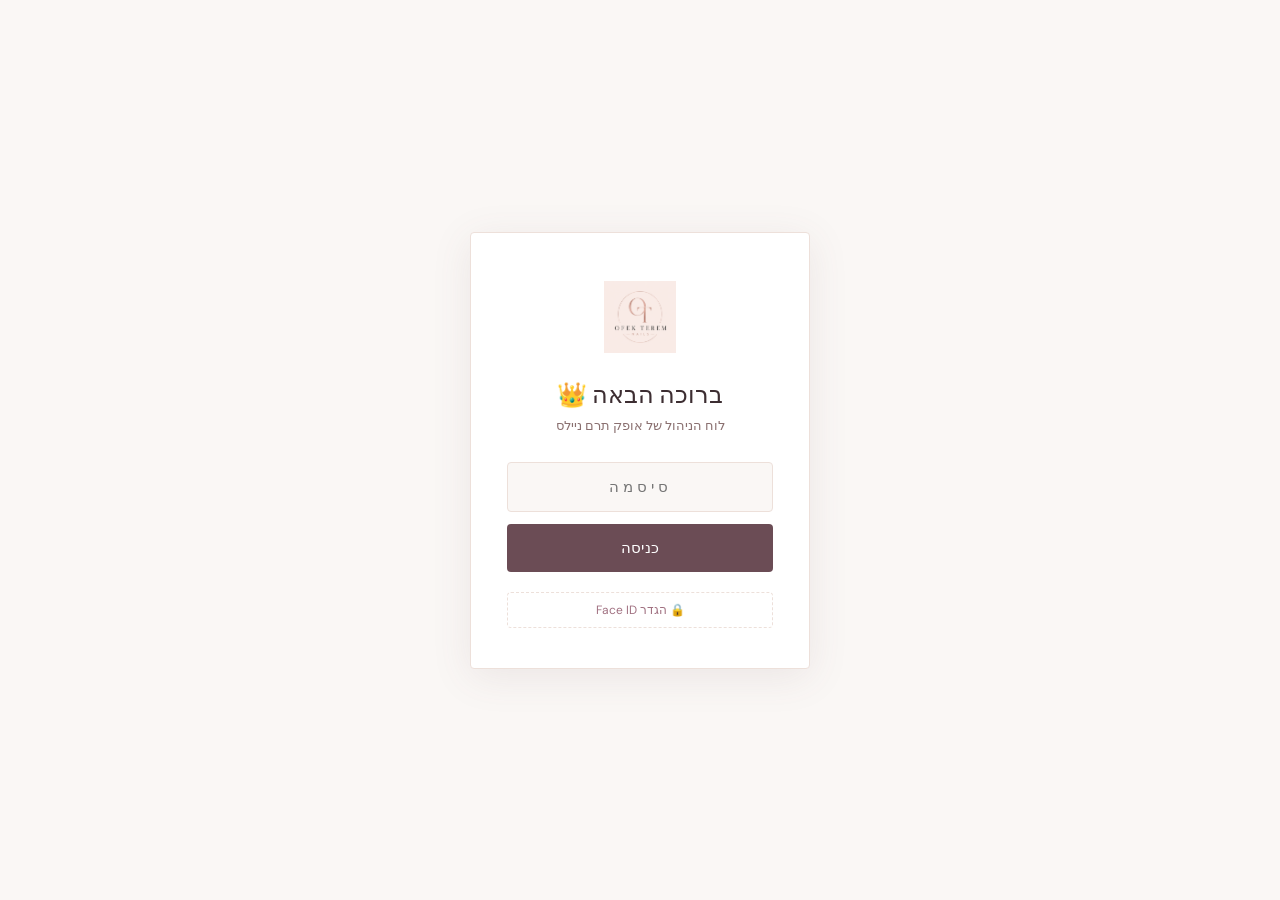
==== admin.html @ b1d4d903 "Allow admin slot selection on closed days and outside public hours" ====
﻿<!DOCTYPE html>
<html lang="he" dir="rtl">
<head>
  <meta charset="UTF-8"/>
  <meta name="viewport" content="width=device-width, initial-scale=1.0, maximum-scale=1.0, user-scalable=no, viewport-fit=cover"/>
  <meta http-equiv="Cache-Control" content="no-cache, no-store, must-revalidate"/>
  <meta http-equiv="Pragma" content="no-cache"/>
  <meta http-equiv="Expires" content="0"/>
  <title>ניהול | אופק תרם ניילס</title>
  <link rel="stylesheet" href="style.css?v=4"/>
  <link rel="stylesheet" href="booking.css?v=5"/>
  <link href="https://fonts.googleapis.com/css2?family=DM+Serif+Display:ital@0;1&family=DM+Sans:wght@300;400;500;600&display=swap" rel="stylesheet"/>
  <meta name="theme-color" content="#1a0810"/>
  <link rel="apple-touch-icon" href="logo.png"/>
  <meta name="apple-mobile-web-app-title" content="OT Nails"/>
  <meta name="apple-mobile-web-app-capable" content="yes"/>
  <meta name="apple-mobile-web-app-status-bar-style" content="black-translucent"/>
</head>
<body class="admin-page">

  <!-- ══ LOGIN ══ -->
  <div class="login-overlay" id="loginOverlay">
    <div class="login-card">
      <img src="logo.png" alt="logo" class="login-logo"/>
      <h2 class="login-title">ברוכה הבאה 👑</h2>
      <p class="login-sub">לוח הניהול של אופק תרם ניילס</p>

      <button id="biometricBtn" class="btn-biometric" style="display:none">
        <svg viewBox="0 0 24 24" fill="none" stroke="currentColor" stroke-width="1.5" width="28" height="28">
          <path d="M7 3H5a2 2 0 00-2 2v2M17 3h2a2 2 0 012 2v2M7 21H5a2 2 0 01-2-2v-2M17 21h2a2 2 0 002-2v-2"/>
          <circle cx="12" cy="12" r="3"/>
          <path d="M12 7v1M12 16v1M7 12h1M16 12h1"/>
        </svg>
        כניסה עם Face ID
      </button>

      <div class="login-form" id="passSection">
        <div class="login-input-wrap">
          <input type="password" id="passInput" placeholder="סיסמה" autocomplete="current-password"/>
        </div>
        <button id="loginBtn" class="btn-login">כניסה</button>
        <button id="setupBiometricBtn" class="btn-setup-biometric" style="display:none">🔒 הגדר Face ID</button>
      </div>
      <p class="login-err hidden" id="loginErr">סיסמה שגויה, נסי שוב</p>
    </div>
  </div>

  <!-- ══ APP SHELL ══ -->
  <div class="app-shell" id="adminWrap" style="display:none">

    <!-- DESKTOP SIDEBAR -->
    <aside class="sidebar" id="sidebar">
      <div class="sidebar-header">
        <img src="logo.png" alt="logo" class="sidebar-logo"/>
      </div>
      <nav class="sidebar-nav">
        <button class="snav-btn active" data-panel="dashboard">
          <svg viewBox="0 0 24 24" fill="none" stroke="currentColor" stroke-width="1.8" width="20" height="20"><rect x="3" y="3" width="7" height="7" rx="1"/><rect x="14" y="3" width="7" height="7" rx="1"/><rect x="3" y="14" width="7" height="7" rx="1"/><rect x="14" y="14" width="7" height="7" rx="1"/></svg>
          <span>לוח בקרה</span>
        </button>
        <button class="snav-btn" data-panel="calendar">
          <svg viewBox="0 0 24 24" fill="none" stroke="currentColor" stroke-width="1.8" width="20" height="20"><rect x="3" y="4" width="18" height="18" rx="2"/><path d="M16 2v4M8 2v4M3 10h18"/></svg>
          <span>יומן</span>
        </button>
        <button class="snav-btn" data-panel="appointments">
          <svg viewBox="0 0 24 24" fill="none" stroke="currentColor" stroke-width="1.8" width="20" height="20"><path d="M9 5H7a2 2 0 00-2 2v12a2 2 0 002 2h10a2 2 0 002-2V7a2 2 0 00-2-2h-2"/><rect x="9" y="3" width="6" height="4" rx="1"/><path d="M9 12h6M9 16h4"/></svg>
          <span>תורים</span>
        </button>
        <button class="snav-btn" data-panel="clients">
          <svg viewBox="0 0 24 24" fill="none" stroke="currentColor" stroke-width="1.8" width="20" height="20"><circle cx="9" cy="7" r="4"/><path d="M3 21v-2a4 4 0 014-4h4a4 4 0 014 4v2"/><path d="M16 3.13a4 4 0 010 7.75M21 21v-2a4 4 0 00-3-3.87"/></svg>
          <span>לקוחות</span>
        </button>
        <button class="snav-btn" data-panel="stats">
          <svg viewBox="0 0 24 24" fill="none" stroke="currentColor" stroke-width="1.8" width="20" height="20"><path d="M3 3v18h18"/><path d="M18 17V9M13 17V5M8 17v-3"/></svg>
          <span>סטטיסטיקות</span>
        </button>
        <button class="snav-btn" data-panel="reviews">
          <svg viewBox="0 0 24 24" fill="none" stroke="currentColor" stroke-width="1.8" width="20" height="20"><path d="M12 2l3.09 6.26L22 9.27l-5 4.87 1.18 6.88L12 17.77l-6.18 3.25L7 14.14 2 9.27l6.91-1.01L12 2z"/></svg>
          <span>ביקורות</span>
        </button>
        <button class="snav-btn" data-panel="services">
          <svg viewBox="0 0 24 24" fill="none" stroke="currentColor" stroke-width="1.8" width="20" height="20"><path d="M12 2l3.09 6.26L22 9.27l-5 4.87 1.18 6.88L12 17.77l-6.18 3.25L7 14.14 2 9.27l6.91-1.01L12 2z"/></svg>
          <span>שירותים</span>
        </button>
        <button class="snav-btn" data-panel="settings">
          <svg viewBox="0 0 24 24" fill="none" stroke="currentColor" stroke-width="1.8" width="20" height="20"><circle cx="12" cy="12" r="3"/><path d="M19.4 15a1.65 1.65 0 00.33 1.82l.06.06a2 2 0 010 2.83 2 2 0 01-2.83 0l-.06-.06a1.65 1.65 0 00-1.82-.33 1.65 1.65 0 00-1 1.51V21a2 2 0 01-4 0v-.09A1.65 1.65 0 009 19.4a1.65 1.65 0 00-1.82.33l-.06.06a2 2 0 01-2.83-2.83l.06-.06A1.65 1.65 0 004.68 15a1.65 1.65 0 00-1.51-1H3a2 2 0 010-4h.09A1.65 1.65 0 004.6 9a1.65 1.65 0 00-.33-1.82l-.06-.06a2 2 0 012.83-2.83l.06.06A1.65 1.65 0 009 4.68a1.65 1.65 0 001-1.51V3a2 2 0 014 0v.09a1.65 1.65 0 001 1.51 1.65 1.65 0 001.82-.33l.06-.06a2 2 0 012.83 2.83l-.06.06A1.65 1.65 0 0019.4 9a1.65 1.65 0 001.51 1H21a2 2 0 010 4h-.09a1.65 1.65 0 00-1.51 1z"/></svg>
          <span>הגדרות</span>
        </button>
      </nav>
      <div class="sidebar-footer">
        <a href="my-appointments.html" class="sidebar-home">
          <svg viewBox="0 0 24 24" fill="none" stroke="currentColor" stroke-width="1.8" width="16" height="16"><circle cx="9" cy="7" r="4"/><path d="M3 21v-2a4 4 0 014-4h4a4 4 0 014 4v2"/></svg>
          תורי לקוחות
        </a>
        <a href="index.html" class="sidebar-home">
          <svg viewBox="0 0 24 24" fill="none" stroke="currentColor" stroke-width="1.8" width="16" height="16"><path d="M3 9l9-7 9 7v11a2 2 0 01-2 2H5a2 2 0 01-2-2z"/><polyline points="9 22 9 12 15 12 15 22"/></svg>
          דף הבית
        </a>
        <button class="sidebar-logout" id="logoutBtn">
          <svg viewBox="0 0 24 24" fill="none" stroke="currentColor" stroke-width="1.8" width="16" height="16"><path d="M9 21H5a2 2 0 01-2-2V5a2 2 0 012-2h4M16 17l5-5-5-5M21 12H9"/></svg>
          יציאה
        </button>
      </div>
    </aside>

    <!-- MAIN -->
    <main class="app-main">

      <!-- MOBILE TOPBAR -->
      <header class="mobile-topbar">
        <img src="logo.png" alt="logo" class="topbar-logo"/>
        <span class="topbar-title" id="topbarTitle">לוח בקרה</span>
        <button class="topbar-sync" onclick="syncSheets()" title="סנכרן">
          <svg viewBox="0 0 24 24" fill="none" stroke="currentColor" stroke-width="2" width="20" height="20"><polyline points="23 4 23 10 17 10"/><polyline points="1 20 1 14 7 14"/><path d="M3.51 9a9 9 0 0114.85-3.36L23 10M1 14l4.64 4.36A9 9 0 0020.49 15"/></svg>
        </button>
      </header>

      <!-- ── DASHBOARD ── -->
      <div class="panel active" id="panel-dashboard">
        <div class="panel-header">
          <h1 class="panel-title">לוח בקרה</h1>
          <div style="display:flex;gap:8px">
          <button class="btn-icon-round" onclick="togglePanelSearch('dashboard')" title="חיפוש לקוח">
            <svg viewBox="0 0 24 24" fill="none" stroke="currentColor" stroke-width="2" width="18" height="18"><circle cx="11" cy="11" r="8"/><path d="M21 21l-4.35-4.35"/></svg>
          </button>
          <button class="btn-icon-round" onclick="syncSheets()" title="סנכרן">
            <svg viewBox="0 0 24 24" fill="none" stroke="currentColor" stroke-width="2" width="18" height="18"><polyline points="23 4 23 10 17 10"/><polyline points="1 20 1 14 7 14"/><path d="M3.51 9a9 9 0 0114.85-3.36L23 10M1 14l4.64 4.36A9 9 0 0020.49 15"/></svg>
          </button>
          </div>
        </div>
        <div id="panelSearch-dashboard" style="display:none;padding:0 0 12px;position:sticky;top:0;z-index:100;background:#fff">
          <div class="search-bar"><svg viewBox="0 0 24 24" fill="none" stroke="currentColor" stroke-width="2" width="18" height="18"><circle cx="11" cy="11" r="8"/><path d="M21 21l-4.35-4.35"/></svg><input type="text" id="panelSearchInput-dashboard" placeholder="חיפוש לקוחה..." oninput="runPanelSearch('dashboard',this.value)" autocomplete="off"/></div>
        </div>

        <section class="dash-section" id="pendingSection">
          <div class="section-label" style="color:#f0a500">
            <span class="section-dot" style="background:#f0a500"></span>
            ⏳ ממתינות לאישור
          </div>
          <div id="pendingList" class="appt-list"></div>
        </section>

        <section class="dash-section">
          <div class="section-label">
            <span class="section-dot dot-today"></span>
            תורים להיום
          </div>
          <div id="todayList" class="appt-list"></div>
        </section>

        <section class="dash-section">
          <div class="section-label">
            <span class="section-dot" style="background:#ff9800"></span>
            🔔 תזכורות תחזוקה
          </div>
          <div id="maintenanceList" class="appt-list"></div>
        </section>

        <section class="dash-section">
          <div class="section-label">
            <span class="section-dot" style="background:#25D366"></span>
            📢 תזכורות למחר
          </div>
          <div id="remindersList" class="appt-list"></div>
        </section>

        <section class="dash-section">
          <div class="section-label">
            <span class="section-dot" style="background:#c97a96"></span>
            כל התורים
          </div>
          <div id="allApptsDashList" class="appt-list"></div>
        </section>

        <div class="stats-grid">
          <div class="stat-card stat-today">
            <div class="stat-icon">📅</div>
            <span class="stat-num" id="statToday">0</span>
            <p>היום</p>
          </div>
          <div class="stat-card stat-week">
            <div class="stat-icon">📆</div>
            <span class="stat-num" id="statWeek">0</span>
            <p>השבוע</p>
          </div>
          <div class="stat-card stat-pending">
            <div class="stat-icon">⏳</div>
            <span class="stat-num" id="statPending">0</span>
            <p>ממתינות</p>
          </div>
          <div class="stat-card stat-revenue">
            <div class="stat-icon">💰</div>
            <span class="stat-num stat-num-sm" id="statRevenue">₪0</span>
            <p>החודש</p>
          </div>
          <div class="stat-card stat-total">
            <div class="stat-icon">📊</div>
            <span class="stat-num" id="statTotal">0</span>
            <p>סה&quot;כ</p>
          </div>
        </div>

        <div class="search-bar-wrap">
          <div class="search-bar">
            <svg viewBox="0 0 24 24" fill="none" stroke="currentColor" stroke-width="2" width="18" height="18"><circle cx="11" cy="11" r="8"/><path d="M21 21l-4.35-4.35"/></svg>
            <input type="text" id="dashSearch" placeholder="חיפוש לפי שם או טלפון..."/>
          </div>
          <div id="dashSearchResults" class="appt-list" style="margin-top:10px"></div>
        </div>

        <section class="dash-section">
          <div class="section-label">
            <span class="section-dot dot-tomorrow"></span>
            תורים מחר
          </div>
          <div id="tomorrowList" class="appt-list"></div>
        </section>

        <section class="dash-section">
          <div class="section-label">
            <span class="section-dot dot-week"></span>
            7 ימים קרובים
          </div>
          <div id="upcomingList" class="appt-list"></div>
        </section>

      </div>

      <!-- ── CALENDAR ── -->
      <div class="panel" id="panel-calendar">
        <div class="panel-header">
          <h1 class="panel-title">יומן תורים</h1>
          <div style="display:flex;gap:8px">
            <button class="btn-icon-round" onclick="togglePanelSearch('calendar')" title="חיפוש לקוח">
              <svg viewBox="0 0 24 24" fill="none" stroke="currentColor" stroke-width="2" width="18" height="18"><circle cx="11" cy="11" r="8"/><path d="M21 21l-4.35-4.35"/></svg>
            </button>
            <button class="btn-icon-round" id="calViewMonth" onclick="setCalView('month')" title="תצוגת חודש" style="background:var(--dark-pink);color:#fff">חודש</button>
            <button class="btn-icon-round" id="calViewWeek" onclick="setCalView('week')" title="תצוגת שבוע">שבוע</button>
          </div>
        </div>
        <div id="panelSearch-calendar" style="display:none;padding:0 0 12px;position:sticky;top:0;z-index:100;background:#fff">
          <div class="search-bar"><svg viewBox="0 0 24 24" fill="none" stroke="currentColor" stroke-width="2" width="18" height="18"><circle cx="11" cy="11" r="8"/><path d="M21 21l-4.35-4.35"/></svg><input type="text" id="panelSearchInput-calendar" placeholder="חיפוש לקוחה..." oninput="runPanelSearch('calendar',this.value)" autocomplete="off"/></div>
        </div>

        <!-- תצוגת חודש -->
        <div id="calMonthView">
          <div class="cal-card">
            <div class="cal-nav">
              <button class="cal-nav-btn" id="adminPrevMonth">&#8250;</button>
              <span class="cal-month-title" id="adminCalTitle"></span>
              <button class="cal-nav-btn" id="adminNextMonth">&#8249;</button>
            </div>
            <div class="cal-days-header">
              <span>א׳</span><span>ב׳</span><span>ג׳</span><span>ד׳</span><span>ה׳</span><span>ו׳</span><span>ש׳</span>
            </div>
            <div class="cal-grid" id="adminCalGrid"></div>
          </div>
        </div>

        <!-- תצוגת שבוע -->
        <div id="calWeekView" style="display:none">
          <div class="cal-card">
            <div class="cal-nav">
              <button class="cal-nav-btn" id="weekPrev">&#8250;</button>
              <span class="cal-month-title" id="weekTitle"></span>
              <button class="cal-nav-btn" id="weekNext">&#8249;</button>
            </div>
            <div id="weekGrid" style="display:grid;grid-template-columns:repeat(7,1fr);gap:6px;margin-top:12px"></div>
          </div>
        </div>

        <div class="day-view-card" id="adminDayView">
          <div class="day-view-header">
            <h2 id="adminDayTitle">בחרי יום לצפייה</h2>
            <div style="display:flex;gap:8px">
              <button class="btn-icon-round" onclick="openAddApptModal(adminSelectedDate)" title="הוסף תור" style="background:#25D366;color:#fff">
                <svg viewBox="0 0 24 24" fill="none" stroke="currentColor" stroke-width="2.5" width="16" height="16"><line x1="12" y1="5" x2="12" y2="19"/><line x1="5" y1="12" x2="19" y2="12"/></svg>
              </button>
              <button class="btn-block-day" id="blockDayBtn">🚫 חסום</button>
            </div>
          </div>
          <div id="freeSlotsSummary" style="margin-bottom:10px"></div>
          <div id="adminDayAppts" class="appt-list"></div>
        </div>
      </div>

      <!-- מודל הוספת תור מהיומן -->
      <div id="addApptModal" style="display:none;position:fixed;inset:0;background:rgba(0,0,0,0.6);z-index:9999;align-items:center;justify-content:center;padding:20px;overflow-y:auto">
        <div style="background:#fff;border-radius:20px;padding:28px 24px;max-width:400px;width:100%;box-shadow:0 20px 60px rgba(0,0,0,0.3);margin:auto">
          <h3 style="font-family:'DM Serif Display',serif;color:var(--dark);margin-bottom:20px;font-size:20px">➕ הוספת תור</h3>
          <div class="form-field">
            <label>תאריך</label>
            <input type="date" id="addApptDate" class="field-input"/>
          </div>
          <div class="form-field">
            <label>שירותים</label>
            <div id="addApptServicesWrap" style="display:flex;flex-direction:column;gap:8px;background:#fdf8fa;border-radius:12px;padding:10px;border:1.5px solid #f0e0e8"></div>
            <div id="addApptServicesSummary" style="font-size:12px;color:#b76e79;margin-top:6px;font-weight:600"></div>
          </div>
          <div class="form-field">
            <label>שעה</label>
            <div style="display:flex;gap:8px;align-items:center">
              <input type="time" id="addApptTime" class="field-input" style="flex:1" placeholder="משעה"/>
              <span style="color:#aaa;font-size:13px;white-space:nowrap">עד</span>
              <input type="time" id="addApptTimeEnd" class="field-input" style="flex:1" placeholder="עד שעה"/>
            </div>
            <div id="addApptSlotsWrap"></div>
          </div>
          <div class="form-field">
            <label>לקוחה</label>
            <div style="display:flex;gap:8px;margin-bottom:8px">
              <button type="button" id="apptClientModeExisting" onclick="setApptClientMode('existing')" style="flex:1;padding:8px;border:2px solid var(--dark-pink);border-radius:10px;background:var(--dark-pink);color:#fff;cursor:pointer;font-family:Heebo,sans-serif;font-size:13px;font-weight:600">לקוחה קיימת</button>
              <button type="button" id="apptClientModeNew" onclick="setApptClientMode('new')" style="flex:1;padding:8px;border:2px solid #e0e0e0;border-radius:10px;background:#fff;color:#888;cursor:pointer;font-family:Heebo,sans-serif;font-size:13px">לקוחה חדשה</button>
            </div>
            <div id="apptClientExistingWrap">
              <input type="text" id="addApptClientSearch" class="field-input" placeholder="חיפוש לפי שם או טלפון..." oninput="filterApptClients(this.value)"/>
              <div id="addApptClientList" style="max-height:160px;overflow-y:auto;border:1.5px solid #f0e0e8;border-radius:10px;margin-top:6px;background:#fff"></div>
            </div>
            <div id="apptClientNewWrap" style="display:none">
              <input type="text" id="addApptName" class="field-input" placeholder="שם מלא" style="margin-bottom:8px"/>
              <input type="tel" id="addApptPhone" class="field-input" placeholder="05X-XXXXXXX"/>
            </div>
            <div id="apptSelectedClient" style="display:none;background:#e8f8ef;border-radius:10px;padding:10px 14px;margin-top:8px;font-size:14px;color:#1a6e3a;font-weight:600"></div>
          </div>
          <div class="form-field">
            <label>הערות (אופציונלי)</label>
            <input type="text" id="addApptNotes" class="field-input" placeholder="הערות..."/>
          </div>
          <div style="display:flex;gap:10px;margin-top:20px">
            <button onclick="closeAddApptModal()" style="flex:1;padding:12px;border:2px solid #e0e0e0;border-radius:12px;background:none;cursor:pointer;font-family:Heebo,sans-serif;font-size:14px;color:#888">ביטול</button>
            <button onclick="submitAddAppt()" style="flex:2;padding:12px;border:none;border-radius:12px;background:#b76e79;color:#fff;cursor:pointer;font-family:Heebo,sans-serif;font-size:14px;font-weight:700">✓ הוסף תור</button>
          </div>
        </div>
      </div>

      <!-- ── ALL APPOINTMENTS ── -->
      <div class="panel" id="panel-appointments">
        <div class="panel-header">
          <h1 class="panel-title">כל התורים</h1>
          <div style="display:flex;gap:8px">
          <button class="btn-icon-round" onclick="togglePanelSearch('appointments')" title="חיפוש לקוח">
            <svg viewBox="0 0 24 24" fill="none" stroke="currentColor" stroke-width="2" width="18" height="18"><circle cx="11" cy="11" r="8"/><path d="M21 21l-4.35-4.35"/></svg>
          </button>
          <button class="btn-icon-round" onclick="openAddApptModal()" title="הוסף תור" style="background:#25D366;color:#fff">
            <svg viewBox="0 0 24 24" fill="none" stroke="currentColor" stroke-width="2.5" width="18" height="18"><line x1="12" y1="5" x2="12" y2="19"/><line x1="5" y1="12" x2="19" y2="12"/></svg>
          </button>
          </div>
        </div>
        <div id="panelSearch-appointments" style="display:none;padding:0 0 12px;position:sticky;top:0;z-index:100;background:#fff">
          <div class="search-bar"><svg viewBox="0 0 24 24" fill="none" stroke="currentColor" stroke-width="2" width="18" height="18"><circle cx="11" cy="11" r="8"/><path d="M21 21l-4.35-4.35"/></svg><input type="text" id="panelSearchInput-appointments" placeholder="חיפוש לקוחה..." oninput="runPanelSearch('appointments',this.value)" autocomplete="off"/></div>
        </div>
        
        <div class="filters-bar">
          <select id="filterStatus" class="filter-select">
            <option value="all">כל הסטטוסים</option>
            <option value="pending">ממתין</option>
            <option value="confirmed">מאושר</option>
            <option value="completed">הושלם</option>
            <option value="cancelled">בוטל</option>
          </select>
          <input type="date" id="filterDate" class="filter-date"/>
          <button class="btn-clear" id="clearFilter">נקה</button>
        </div>
        <p style="color:#65434e;margin:12px 0">הרשימה והסיכומים מציגים תורים מהיומן הפעיל. לחיפוש תורים שהועברו לארכיון, פתחי את ההיסטוריה.</p>
        <details id="appointmentArchive" style="margin:16px 0;padding:16px;border:1px solid #d8c3ca;border-radius:12px;background:#fff">
          <summary style="cursor:pointer;min-height:44px;font-weight:700">היסטוריית תורים — ארכיון</summary>
          <p>צפייה בלבד. חפשי לפי שם או טלפון, וסנני לפי חודש. חודש ריק מציג את כל החודשים.</p>
          <form id="archiveSearchForm" style="display:flex;flex-wrap:wrap;align-items:end;gap:12px;margin:16px 0">
            <label for="archiveQuery" style="display:grid;gap:6px;flex:1 1 180px">שם לקוחה או טלפון
              <input id="archiveQuery" type="search" maxlength="100" class="filter-date" style="width:100%;min-height:44px"/>
            </label>
            <label for="archiveMonth" style="display:grid;gap:6px">חודש
              <input id="archiveMonth" type="month" class="filter-date" style="min-height:44px"/>
            </label>
            <button type="submit" id="archiveSearchButton" class="btn-clear" style="min-height:44px">חיפוש</button>
          </form>
          <p id="archiveStatus" role="status" aria-live="polite" style="color:#65434e"></p>
          <div id="archiveList" class="appt-list" aria-busy="false"></div>
          <div style="display:flex;gap:12px;margin-top:16px">
            <button type="button" id="archivePrevious" class="btn-clear" style="min-height:44px" disabled>הקודמים</button>
            <button type="button" id="archiveNext" class="btn-clear" style="min-height:44px" disabled>הבאים</button>
          </div>
        </details>
        <div id="allApptList" class="appt-list"></div>
      </div>

      <!-- ── CLIENTS ── -->
      <div class="panel" id="panel-clients">
        <div class="panel-header">
          <h1 class="panel-title">לקוחות</h1>
          <div style="display:flex;gap:8px">
            <button class="btn-icon-round" onclick="togglePanelSearch('clients')" title="חיפוש לקוח">
              <svg viewBox="0 0 24 24" fill="none" stroke="currentColor" stroke-width="2" width="18" height="18"><circle cx="11" cy="11" r="8"/><path d="M21 21l-4.35-4.35"/></svg>
            </button>
            <button class="btn-icon-round" onclick="removeDuplicates()" title="מחק כפילויות" style="background:#f0a500">
              <svg viewBox="0 0 24 24" fill="none" stroke="currentColor" stroke-width="2.5" width="18" height="18"><path d="M16 4h2a2 2 0 012 2v14a2 2 0 01-2 2H6a2 2 0 01-2-2V6a2 2 0 012-2h2"/><rect x="8" y="2" width="8" height="4" rx="1"/><path d="M9 12h6M9 16h6"/></svg>
            </button>
            <button class="btn-icon-round" onclick="addNewClient()" title="הוסף לקוח">
              <svg viewBox="0 0 24 24" fill="none" stroke="currentColor" stroke-width="2.5" width="18" height="18"><line x1="12" y1="5" x2="12" y2="19"/><line x1="5" y1="12" x2="19" y2="12"/></svg>
            </button>
          </div>
        </div>
        <div class="search-bar-wrap" style="position:sticky;top:0;z-index:100;background:#fff;padding-bottom:4px">
          <div class="search-bar">
            <svg viewBox="0 0 24 24" fill="none" stroke="currentColor" stroke-width="2" width="18" height="18"><circle cx="11" cy="11" r="8"/><path d="M21 21l-4.35-4.35"/></svg>
            <input type="text" id="clientSearch" placeholder="חיפוש לפי שם או טלפון..."/>
          </div>
        </div>
        <div id="clientsList" class="clients-list"></div>
      </div>
      
      <!-- CLIENT GALLERY MODAL -->
      <div id="clientGalleryModal" style="display:none;position:fixed;inset:0;background:rgba(0,0,0,0.85);z-index:9999;padding:20px;overflow-y:auto">
        <div style="max-width:900px;margin:0 auto;position:relative">
          <button onclick="closeClientGallery()" style="position:absolute;top:10px;left:10px;background:#fff;border:none;width:40px;height:40px;border-radius:50%;cursor:pointer;font-size:20px;z-index:10">✕</button>
          <div id="clientGalleryContent" style="background:#fff;border-radius:20px;padding:32px 24px"></div>
        </div>
      </div>

      <!-- ── STATISTICS ── -->
      <div class="panel" id="panel-stats">
        <div class="panel-header">
          <h1 class="panel-title">סטטיסטיקות ודוחות</h1>
        </div>
        
        <div class="settings-card">
          <h3 class="settings-card-title">📈 סטטיסטיקות כלליות</h3>
          <div id="generalStats"></div>
        </div>
        
        <div class="settings-card">
          <h3 class="settings-card-title">👑 לקוחות VIP</h3>
          <p style="font-size:13px;color:#aaa;margin-bottom:14px">הלקוחות שהכי הרבה מגיעות</p>
          <div id="vipClients"></div>
        </div>
        
        <div class="settings-card">
          <h3 class="settings-card-title">💅 שירותים פופולריים</h3>
          <div id="popularServices"></div>
        </div>
        
        <div class="settings-card">
          <h3 class="settings-card-title">🕐 שעות עומס</h3>
          <p style="font-size:13px;color:#aaa;margin-bottom:14px">באיזה שעות יש הכי הרבה תורים</p>
          <div id="peakHours"></div>
        </div>
        
        <div class="settings-card">
          <h3 class="settings-card-title">📅 הכנסות חודשיות</h3>
          <div id="monthlyRevenue"></div>
        </div>
      </div>

      <!-- ── REVIEWS ── -->
      <div class="panel" id="panel-reviews">
        <div class="panel-header">
          <h1 class="panel-title">ביקורות</h1>
        </div>
        <div id="reviewsList"></div>
      </div>

      <!-- ── SERVICES ── -->
      <div class="panel" id="panel-services">
        <div class="panel-header">
          <h1 class="panel-title">שירותים</h1>
        </div>
        <div id="servicesEditor" class="services-editor"></div>
        <button class="btn-add-service" id="addServiceBtn">
          <svg viewBox="0 0 24 24" fill="none" stroke="currentColor" stroke-width="2.5" width="18" height="18"><line x1="12" y1="5" x2="12" y2="19"/><line x1="5" y1="12" x2="19" y2="12"/></svg>
          הוסף שירות
        </button>
        <button class="btn-primary" id="saveServices" style="margin-top:12px;width:100%">שמור שירותים ✓</button>
      </div>

      <!-- ── SETTINGS ── -->
      <div class="panel" id="panel-settings">
        <div class="panel-header">
          <h1 class="panel-title">הגדרות</h1>
        </div>

        <div class="settings-card">
          <h3 class="settings-card-title">שעות עבודה</h3>
          <div id="workDaysEditor"></div>
        </div>

        <div class="settings-card">
          <h3 class="settings-card-title">כלליות</h3>
          <div class="form-field">
            <label>☕ הפסקת צהריים (אופציונלי)</label>
            <div style="display:flex;gap:10px;align-items:center">
              <input type="time" id="lunchBreakStart" class="field-input" style="flex:1"/>
              <span style="color:#aaa">עד</span>
              <input type="time" id="lunchBreakEnd" class="field-input" style="flex:1"/>
            </div>
            <p style="font-size:12px;color:#888;margin-top:4px">לקוחות לא יוכלו לקבוע תורים בזמן הזה</p>
          </div>
          <div class="form-field">
            <label>מספר וואטסאפ</label>
            <input type="tel" id="waPhoneInput" placeholder="972XXXXXXXXX" class="field-input"/>
          </div>
          <div class="form-field">
            <label>קישור Bit לתשלום (אופציונלי)</label>
            <input type="text" id="bitLinkInput" placeholder="https://bit.ly/..." class="field-input"/>
            <p style="font-size:12px;color:#888;margin-top:4px">הקישור יישלח ללקוחות לתשלום מקדמה</p>
          </div>
          <div class="form-field">
            <label>סכום מקדמה (₪)</label>
            <input type="number" id="depositAmount" placeholder="50" class="field-input" min="0"/>
          </div>
          <div class="form-field">
            <label>סיסמת ניהול</label>
            <input type="password" id="newPassInput" placeholder="סיסמה חדשה" class="field-input"/>
          </div>
        </div>

        <div class="settings-card">
          <h3 class="settings-card-title">🏖️ מצב חופשה</h3>
          <p style="font-size:13px;color:#aaa;margin-bottom:14px">חסום תאריכים בטווח אחד - מושלם לחופשות או חגים</p>
          <div class="vacation-mode-row" style="display:flex;gap:10px;align-items:center;flex-wrap:wrap;margin-bottom:12px">
            <input type="date" id="vacationStart" class="field-input" style="flex:1;min-width:140px"/>
            <span style="color:#aaa;font-size:14px">עד</span>
            <input type="date" id="vacationEnd" class="field-input" style="flex:1;min-width:140px"/>
            <button class="btn-primary" id="addVacation" style="white-space:nowrap">🏖️ חסום תקופה</button>
          </div>
          <div id="vacationsList" style="margin-top:12px"></div>
        </div>

        <div class="settings-card">
          <h3 class="settings-card-title">שעות מיוחדות לתאריך ספציפי</h3>
          <p style="font-size:13px;color:#aaa;margin-bottom:14px">פתחי טווח שעות לתאריך ספציפי — לקוחות יוכלו לקבוע תורים רגילים בתוך הטווח</p>
          <div class="custom-hours-add-row">
            <input type="date" id="customHourDate" class="field-input"/>
            <input type="time" id="customHourStart" class="field-input" value="19:00"/>
            <span style="color:#aaa;align-self:center">עד</span>
            <input type="time" id="customHourEnd" class="field-input" value="22:00"/>
            <button class="btn-primary" id="addCustomHour">+ הוסף</button>
          </div>
          <div id="customHoursList" class="blocked-list" style="margin-top:12px"></div>
        </div>

        <div class="settings-card">
          <h3 class="settings-card-title">⏰ חסימת שעות בתאריך ספציפי</h3>
          <p style="font-size:13px;color:#aaa;margin-bottom:14px">חסומי טווח שעות ביום מסוים — לקוחות לא יוכלו לקבוע תורים בזמן זה</p>
          <div class="custom-hours-add-row">
            <input type="date" id="blockHourDate" class="field-input"/>
            <input type="time" id="blockHourStart" class="field-input"/>
            <span style="color:#aaa;align-self:center">עד</span>
            <input type="time" id="blockHourEnd" class="field-input"/>
            <button class="btn-primary" id="addBlockHour">+ חסום</button>
          </div>
          <div id="blockedHoursList" class="blocked-list" style="margin-top:12px"></div>
        </div>

        <div class="settings-card">
          <div class="block-date-row">
            <input type="date" id="blockDateInput" class="field-input"/>
            <button class="btn-primary" id="addBlockDate">+ חסום</button>
          </div>
          <div id="blockedDatesList" class="blocked-list"></div>
        </div>

        <button class="btn-primary" id="saveSettings" style="width:100%;margin-top:8px">שמור הגדרות ✓</button>
      </div>

    </main>

    <!-- MOBILE BOTTOM NAV -->
    <nav class="bottom-nav">
      <button class="bnav-btn active" data-panel="dashboard">
        <svg viewBox="0 0 24 24" fill="none" stroke="currentColor" stroke-width="1.8" width="22" height="22"><rect x="3" y="3" width="7" height="7" rx="1"/><rect x="14" y="3" width="7" height="7" rx="1"/><rect x="3" y="14" width="7" height="7" rx="1"/><rect x="14" y="14" width="7" height="7" rx="1"/></svg>
        <span>בקרה</span>
      </button>
      <button class="bnav-btn" data-panel="calendar">
        <svg viewBox="0 0 24 24" fill="none" stroke="currentColor" stroke-width="1.8" width="22" height="22"><rect x="3" y="4" width="18" height="18" rx="2"/><path d="M16 2v4M8 2v4M3 10h18"/></svg>
        <span>יומן</span>
      </button>
      <button class="bnav-btn" data-panel="appointments">
        <svg viewBox="0 0 24 24" fill="none" stroke="currentColor" stroke-width="1.8" width="22" height="22"><path d="M9 5H7a2 2 0 00-2 2v12a2 2 0 002 2h10a2 2 0 002-2V7a2 2 0 00-2-2h-2"/><rect x="9" y="3" width="6" height="4" rx="1"/><path d="M9 12h6M9 16h4"/></svg>
        <span>תורים</span>
      </button>
      <button class="bnav-btn" data-panel="clients">
        <svg viewBox="0 0 24 24" fill="none" stroke="currentColor" stroke-width="1.8" width="22" height="22"><circle cx="9" cy="7" r="4"/><path d="M3 21v-2a4 4 0 014-4h4a4 4 0 014 4v2"/></svg>
        <span>לקוחות</span>
      </button>
      <button class="bnav-btn" data-panel="services">
        <svg viewBox="0 0 24 24" fill="none" stroke="currentColor" stroke-width="1.8" width="22" height="22"><path d="M12 2l3.09 6.26L22 9.27l-5 4.87 1.18 6.88L12 17.77l-6.18 3.25L7 14.14 2 9.27l6.91-1.01L12 2z"/></svg>
        <span>שירותים</span>
      </button>
      <button class="bnav-btn" data-panel="settings">
        <svg viewBox="0 0 24 24" fill="none" stroke="currentColor" stroke-width="1.8" width="22" height="22"><circle cx="12" cy="12" r="3"/><path d="M19.4 15a1.65 1.65 0 00.33 1.82l.06.06a2 2 0 010 2.83 2 2 0 01-2.83 0l-.06-.06a1.65 1.65 0 00-1.82-.33 1.65 1.65 0 00-1 1.51V21a2 2 0 01-4 0v-.09A1.65 1.65 0 009 19.4a1.65 1.65 0 00-1.82.33l-.06.06a2 2 0 01-2.83-2.83l.06-.06A1.65 1.65 0 004.68 15a1.65 1.65 0 00-1.51-1H3a2 2 0 010-4h.09A1.65 1.65 0 004.6 9a1.65 1.65 0 00-.33-1.82l-.06-.06a2 2 0 012.83-2.83l.06.06A1.65 1.65 0 009 4.68a1.65 1.65 0 001-1.51V3a2 2 0 014 0v.09a1.65 1.65 0 001 1.51 1.65 1.65 0 001.82-.33l.06-.06a2 2 0 012.83 2.83l-.06.06A1.65 1.65 0 0019.4 9a1.65 1.65 0 001.51 1H21a2 2 0 010 4h-.09a1.65 1.65 0 00-1.51 1z"/></svg>
        <span>הגדרות</span>
      </button>
    </nav>

  </div><!-- /app-shell -->

  <script src="booking.js?v=28" defer></script>
  <script src="admin-ui.js?v=19" defer></script>
  <script src="admin-archive.js?v=1" defer></script>
</body>
</html>
---- style.css ----
@import url('https://fonts.googleapis.com/css2?family=DM+Serif+Display:ital@0;1&family=DM+Sans:wght@300;400;500;600&display=swap');

*, *::before, *::after { margin: 0; padding: 0; box-sizing: border-box; }

:root {
  --blush:     #f2e0dc;
  --nude:      #e8d5c4;
  --rose:      #c9a0a0;
  --mauve:     #a07080;
  --deep:      #6b4c55;
  --cream:     #faf7f5;
  --white:     #ffffff;
  --text:      #3d2e32;
  --text-light:#8a7070;
  --border:    #ede0da;
}

html { scroll-behavior: smooth; }

body {
  font-family: 'DM Sans', sans-serif;
  background: var(--cream);
  color: var(--text);
  direction: rtl;
  overflow-x: hidden;
  cursor: none;
}

.hidden { display: none !important; }

/* ── CURSOR ── */
.cursor {
  width: 10px; height: 10px;
  background: #fff;
  border-radius: 50%;
  position: fixed;
  pointer-events: none;
  z-index: 9999;
  transform: translate(-50%, -50%);
  transition: transform 0.1s;
  mix-blend-mode: difference;
}
.cursor-follower {
  width: 36px; height: 36px;
  border: 1.5px solid rgba(255,255,255,0.7);
  border-radius: 50%;
  position: fixed;
  pointer-events: none;
  z-index: 9998;
  transform: translate(-50%, -50%);
  transition: all 0.15s ease;
  opacity: 0.6;
  mix-blend-mode: difference;
}

/* ── NAVBAR ── */
.navbar {
  position: fixed;
  top: 0; left: 0; right: 0;
  display: flex;
  align-items: center;
  justify-content: space-between;
  padding: 20px 60px;
  z-index: 1000;
  transition: all 0.4s ease;
}
.navbar.scrolled {
  background: rgba(250,247,245,0.97);
  backdrop-filter: blur(20px);
  padding: 14px 60px;
  border-bottom: 1px solid var(--border);
  box-shadow: 0 1px 20px rgba(160,112,128,0.06);
}
.logo {
  height: 65px;
  object-fit: contain;
  filter: drop-shadow(0 2px 8px rgba(0,0,0,0.3));
}
.home-btn-nav {
  display: inline-flex;
  align-items: center;
  gap: 6px;
  background: rgba(255,255,255,0.15);
  backdrop-filter: blur(8px);
  color: #fff;
  text-decoration: none;
  padding: 10px 20px;
  border-radius: 50px;
  font-size: 14px;
  font-weight: 600;
  border: 1.5px solid rgba(255,255,255,0.25);
  transition: all 0.3s;
  margin-left: 16px;
}
.home-btn-nav:hover {
  background: rgba(255,255,255,0.25);
  border-color: rgba(255,255,255,0.4);
  transform: translateY(-1px);
}
.navbar ul {
  list-style: none;
  display: flex;
  align-items: center;
  gap: 40px;
}
.navbar ul a {
  color: var(--text);
  text-decoration: none;
  font-size: 13px;
  font-weight: 400;
  letter-spacing: 0.5px;
  transition: color 0.2s;
  position: relative;
}
.navbar ul a::after {
  content: '';
  position: absolute;
  bottom: -3px; left: 0; right: 0;
  height: 1px;
  background: var(--mauve);
  transform: scaleX(0);
  transform-origin: right;
  transition: transform 0.3s ease;
}
.navbar ul a:hover { color: var(--mauve); }
.navbar ul a:hover::after { transform: scaleX(1); transform-origin: left; }
.nav-cta {
  background: var(--deep) !important;
  color: var(--cream) !important;
  padding: 10px 22px !important;
  border-radius: 4px !important;
  font-weight: 500 !important;
  letter-spacing: 0.5px !important;
  font-size: 12px !important;
  transition: all 0.2s !important;
}
.nav-cta::after { display: none !important; }
.nav-cta:hover { background: var(--mauve) !important; color: #fff !important; }

.hamburger {
  display: none;
  background: none;
  border: none;
  color: var(--text);
  font-size: 24px;
  cursor: pointer;
}

/* ── MOBILE MENU ── */
.mobile-menu {
  position: fixed;
  inset: 0;
  background: var(--cream);
  z-index: 2000;
  display: flex;
  flex-direction: column;
  align-items: center;
  justify-content: center;
  gap: 0;
  transform: translateX(100%);
  transition: transform 0.4s cubic-bezier(0.77,0,0.175,1);
}
.mobile-menu.open { transform: translateX(0); }
.mobile-menu ul { list-style: none; text-align: center; }
.mobile-menu ul li { margin: 18px 0; }
.mobile-menu ul a {
  color: var(--text);
  text-decoration: none;
  font-size: 26px;
  font-family: 'DM Serif Display', serif;
  font-weight: 400;
}
.close-menu {
  background: none;
  border: none;
  color: var(--mauve);
  font-size: 28px;
  cursor: pointer;
  position: absolute;
  top: 28px; left: 28px;
}

/* ── HERO ── */
.hero {
  position: relative;
  height: 100vh;
  min-height: 680px;
  display: flex;
  align-items: center;
  justify-content: center;
  text-align: center;
  overflow: hidden;
}
.hero-slides { position: absolute; inset: 0; }
.hero-slide {
  position: absolute;
  inset: 0;
  background-size: cover;
  background-position: center;
  opacity: 0;
  transition: opacity 2s ease;
}
.hero-slide.active { opacity: 1; }
.hero-overlay {
  position: absolute;
  inset: 0;
  background: linear-gradient(
    to bottom,
    rgba(61,46,50,0.2) 0%,
    rgba(61,46,50,0.45) 50%,
    rgba(61,46,50,0.72) 100%
  );
  z-index: 1;
}
#particles { position: absolute; inset: 0; z-index: 2; pointer-events: none; opacity: 0.4; }
.hero-content {
  position: relative;
  z-index: 3;
  color: #fff;
  padding: 0 24px;
  max-width: 700px;
}
.hero-tag {
  display: inline-block;
  font-size: 10px;
  letter-spacing: 7px;
  text-transform: uppercase;
  color: rgba(255,255,255,0.95);
  margin-bottom: 20px;
  font-weight: 600;
  border: 1px solid rgba(255,255,255,0.6);
  padding: 6px 16px;
  border-radius: 40px;
  text-shadow: 0 1px 8px rgba(0,0,0,0.4);
}
.hero-title {
  font-family: 'DM Serif Display', serif;
  font-size: clamp(48px, 7vw, 96px);
  font-weight: 400;
  line-height: 1.08;
  margin-bottom: 20px;
  color: #fff;
}
.hero-title em {
  font-style: italic;
  color: var(--blush);
}
.hero-desc {
  font-size: 16px;
  font-weight: 300;
  margin-bottom: 44px;
  opacity: 0.85;
  line-height: 1.8;
  letter-spacing: 0.3px;
  max-width: 480px;
  margin-left: auto;
  margin-right: auto;
}
.hero-btns {
  display: flex;
  gap: 14px;
  justify-content: center;
  flex-wrap: wrap;
}
.btn-outline {
  display: inline-flex;
  align-items: center;
  padding: 14px 32px;
  border-radius: 50px;
  border: 1.5px solid rgba(255,255,255,0.55);
  color: #fff;
  text-decoration: none;
  font-size: 14px;
  font-weight: 400;
  letter-spacing: 0.3px;
  transition: all 0.3s;
  backdrop-filter: blur(6px);
  background: rgba(255,255,255,0.08);
}
.btn-outline:hover {
  background: rgba(255,255,255,0.2);
  border-color: #fff;
}
.hero-scroll {
  position: absolute;
  bottom: 40px;
  left: 50%;
  transform: translateX(-50%);
  z-index: 3;
}
.hero-scroll span {
  display: block;
  width: 1px;
  height: 48px;
  background: linear-gradient(to bottom, transparent, rgba(255,255,255,0.6));
  margin: 0 auto;
  animation: scrollLine 2s ease-in-out infinite;
}
@keyframes scrollLine {
  0%   { transform: scaleY(0); transform-origin: top; opacity: 0; }
  50%  { transform: scaleY(1); transform-origin: top; opacity: 1; }
  100% { transform: scaleY(1); transform-origin: bottom; opacity: 0; }
}

.navbar.scrolled .home-btn-nav {
  background: rgba(255,255,255,0.1);
  border-color: rgba(255,255,255,0.2);
  color: #fff;
}
.btn-wa {
  display: inline-flex;
  align-items: center;
  gap: 10px;
  background: var(--blush);
  color: var(--deep);
  padding: 15px 34px;
  border-radius: 50px;
  text-decoration: none;
  font-size: 15px;
  font-weight: 600;
  letter-spacing: 0.3px;
  transition: all 0.25s;
  box-shadow: 0 4px 20px rgba(0,0,0,0.15);
}
.btn-wa svg { width: 20px; height: 20px; flex-shrink: 0; fill: #25D366; }
.btn-wa:hover { transform: translateY(-2px); box-shadow: 0 8px 28px rgba(0,0,0,0.2); background: #fff; }
.btn-wa.large { padding: 18px 44px; font-size: 16px; }

/* ── MARQUEE ── */
.marquee-wrap {
  background: var(--blush);
  overflow: hidden;
  padding: 12px 0;
  border-top: 1px solid var(--border);
  border-bottom: 1px solid var(--border);
}
.marquee-track {
  display: flex;
  gap: 40px;
  white-space: nowrap;
  animation: marquee 30s linear infinite;
  width: max-content;
}
.marquee-track span {
  font-size: 10px;
  letter-spacing: 4px;
  text-transform: uppercase;
  color: var(--mauve);
  font-weight: 400;
}
.marquee-track span:nth-child(even) {
  color: var(--rose);
  font-size: 8px;
}
@keyframes marquee {
  from { transform: translateX(0); }
  to   { transform: translateX(-50%); }
}

/* ── CLIENT AREA BANNER ── */
.client-area-banner {
  background: var(--blush);
  padding: 28px 0;
  border-bottom: 1px solid var(--border);
}
.cab-content {
  display: flex;
  align-items: center;
  justify-content: space-between;
  gap: 24px;
  flex-wrap: wrap;
}
.cab-icon { font-size: 36px; flex-shrink: 0; }
.cab-text { flex: 1; min-width: 220px; }
.cab-text h3 {
  font-family: 'DM Serif Display', serif;
  font-size: 22px;
  color: var(--deep);
  margin-bottom: 4px;
  font-weight: 400;
}
.cab-text p { font-size: 14px; color: var(--mauve); line-height: 1.6; }
.cab-btn {
  background: var(--deep);
  color: #fff;
  padding: 12px 28px;
  border-radius: 4px;
  text-decoration: none;
  font-size: 14px;
  font-weight: 500;
  letter-spacing: 0.3px;
  transition: all 0.25s;
  flex-shrink: 0;
}
.cab-btn:hover { background: var(--mauve); transform: translateY(-1px); }
@media (max-width: 768px) {
  .cab-content { flex-direction: column; text-align: center; }
  .cab-btn { width: 100%; max-width: 280px; text-align: center; }
}

/* ── CONTAINER ── */
.container { max-width: 1160px; margin: 0 auto; padding: 0 40px; }

/* ── SECTION TAG ── */
.section-tag {
  display: inline-block;
  font-size: 10px;
  letter-spacing: 5px;
  text-transform: uppercase;
  color: var(--mauve);
  font-weight: 500;
  margin-bottom: 16px;
}
.section-tag.light { color: var(--nude); }

/* ── ABOUT ── */
.about { padding: 120px 0; background: var(--white); }
.about-grid {
  display: grid;
  grid-template-columns: 1fr 1fr;
  gap: 80px;
  align-items: center;
}
.about-img-wrap {
  position: relative;
  overflow: visible;
}
.about-img-wrap img {
  width: 100%;
  height: 540px;
  object-fit: cover;
  border-radius: 2px;
  display: block;
  box-shadow: 20px 20px 0px var(--blush), 0 8px 40px rgba(107,76,85,0.12);
}
.about-badge {
  position: absolute;
  bottom: -16px;
  right: -16px;
  background: var(--deep);
  color: #fff;
  padding: 12px 20px;
  border-radius: 2px;
  font-size: 11px;
  font-weight: 500;
  letter-spacing: 2px;
  text-transform: uppercase;
}
.about-text h2 {
  font-family: 'DM Serif Display', serif;
  font-size: 44px;
  color: var(--text);
  line-height: 1.2;
  margin-bottom: 20px;
  font-weight: 400;
}
.about-text p {
  font-size: 15px;
  line-height: 1.9;
  color: var(--text-light);
  margin-bottom: 18px;
}
.stats { display: flex; gap: 48px; margin-top: 40px; }
.stat { text-align: center; }
.stat span:first-child {
  display: block;
  font-family: 'DM Serif Display', serif;
  font-size: 44px;
  color: var(--deep);
  font-weight: 400;
  line-height: 1;
}
.stat span:nth-child(2) {
  font-family: 'DM Serif Display', serif;
  font-size: 28px;
  color: var(--deep);
}
.stat p { font-size: 12px; color: var(--text-light); margin-top: 6px; letter-spacing: 1px; text-transform: uppercase; }

/* ── SERVICES ── */
.services { padding: 120px 0; background: var(--cream); text-align: center; }
.services h2 {
  font-family: 'DM Serif Display', serif;
  font-size: 44px;
  color: var(--text);
  margin-bottom: 56px;
  font-weight: 400;
}
.services-grid { display: grid; grid-template-columns: repeat(4, 1fr); gap: 20px; }
.service-card {
  background: var(--white);
  border-radius: 2px;
  overflow: hidden;
  border: 1px solid var(--border);
  transition: transform 0.3s, box-shadow 0.3s;
  text-align: right;
}
.service-card:hover {
  transform: translateY(-8px);
  box-shadow: 0 20px 48px rgba(107,76,85,0.12);
  border-color: var(--rose);
}
.service-img { height: 200px; overflow: hidden; }
.service-img img { width: 100%; height: 100%; object-fit: cover; transition: transform 0.6s; }
.service-card:hover .service-img img { transform: scale(1.06); }
.service-body { padding: 22px; }
.service-icon { font-size: 24px; margin-bottom: 8px; }
.service-card h3 {
  font-family: 'DM Serif Display', serif;
  font-size: 17px;
  color: var(--text);
  margin-bottom: 8px;
  font-weight: 400;
}
.service-card p { font-size: 13px; color: var(--text-light); line-height: 1.7; }

/* ── GALLERY ── */
.gallery { padding: 120px 0; background: var(--white); text-align: center; }
.gallery h2 {
  font-family: 'DM Serif Display', serif;
  font-size: 44px;
  color: var(--text);
  margin-bottom: 56px;
  font-weight: 400;
}
.gallery-grid {
  display: grid;
  grid-template-columns: repeat(4, 1fr);
  gap: 8px;
}
.gallery-item {
  overflow: hidden;
  border-radius: 2px;
  aspect-ratio: 1;
  cursor: pointer;
  position: relative;
}
.gallery-item img {
  width: 100%; height: 100%;
  object-fit: cover;
  transition: transform 0.6s ease;
  display: block;
}
.gallery-overlay {
  position: absolute;
  inset: 0;
  background: rgba(107,76,85,0.5);
  display: flex;
  align-items: center;
  justify-content: center;
  opacity: 0;
  transition: opacity 0.3s;
}
.gallery-overlay span {
  color: #fff;
  font-size: 11px;
  letter-spacing: 4px;
  text-transform: uppercase;
  font-weight: 400;
}
.gallery-item:hover img { transform: scale(1.08); }
.gallery-item:hover .gallery-overlay { opacity: 1; }

/* ── LIGHTBOX ── */
.lightbox {
  position: fixed;
  inset: 0;
  background: rgba(61,46,50,0.97);
  z-index: 5000;
  display: none;
  align-items: center;
  justify-content: center;
}
.lightbox.open { display: flex; }
.lightbox img { max-width: 90vw; max-height: 90vh; border-radius: 2px; object-fit: contain; }
.lb-close, .lb-prev, .lb-next {
  position: absolute;
  background: rgba(255,255,255,0.08);
  border: 1px solid rgba(255,255,255,0.15);
  color: #fff;
  cursor: pointer;
  border-radius: 2px;
  width: 44px; height: 44px;
  font-size: 20px;
  display: flex;
  align-items: center;
  justify-content: center;
  transition: background 0.2s;
}
.lb-close:hover, .lb-prev:hover, .lb-next:hover { background: var(--mauve); border-color: var(--mauve); }
.lb-close { top: 24px; left: 24px; }
.lb-prev { left: 24px; top: 50%; transform: translateY(-50%); font-size: 28px; }
.lb-next { right: 24px; top: 50%; transform: translateY(-50%); font-size: 28px; }

/* ── REVIEWS ── */
.reviews { padding: 120px 0; background: var(--cream); text-align: center; }
.reviews h2 {
  font-family: 'DM Serif Display', serif;
  font-size: 44px;
  color: var(--text);
  margin-bottom: 56px;
  font-weight: 400;
}
.reviews-grid { display: grid; grid-template-columns: repeat(3, 1fr); gap: 24px; }
.review-card {
  background: var(--white);
  border-radius: 2px;
  padding: 36px 28px;
  text-align: right;
  border: 1px solid var(--border);
  transition: transform 0.3s, box-shadow 0.3s, border-color 0.3s;
  position: relative;
}
.review-card::before {
  content: '\201C';
  position: absolute;
  top: 16px; left: 24px;
  font-family: 'DM Serif Display', serif;
  font-size: 80px;
  color: var(--blush);
  line-height: 1;
}
.review-card:hover {
  transform: translateY(-4px);
  box-shadow: 0 16px 40px rgba(107,76,85,0.1);
  border-color: var(--rose);
}
.stars { color: var(--rose); font-size: 16px; margin-bottom: 14px; letter-spacing: 2px; }
.review-card p { font-size: 14px; line-height: 1.85; color: var(--text-light); margin-bottom: 20px; font-style: italic; }
.reviewer { display: flex; align-items: center; gap: 12px; }
.reviewer-avatar {
  width: 40px; height: 40px;
  background: var(--blush);
  border-radius: 50%;
  display: flex; align-items: center; justify-content: center;
  color: var(--deep); font-weight: 600; font-size: 15px; flex-shrink: 0;
}
.reviewer strong { display: block; font-size: 13px; color: var(--text); font-weight: 500; }
.reviewer span { font-size: 11px; color: var(--text-light); letter-spacing: 0.5px; }

/* ── CTA ── */
.cta {
  padding: 120px 0;
  text-align: center;
  color: #fff;
  position: relative;
  overflow: hidden;
}
.cta-bg {
  position: absolute;
  inset: 0;
  background: linear-gradient(135deg, var(--deep) 0%, var(--mauve) 100%);
  z-index: 0;
}
.cta-bg::after {
  content: '';
  position: absolute;
  inset: 0;
  background: url('ofek.nailart_1756649325_3711365998533485062_60123984975.jpg') center/cover;
  opacity: 0.08;
}
.cta .container { position: relative; z-index: 1; }
.cta h2 {
  font-family: 'DM Serif Display', serif;
  font-size: 52px;
  margin-bottom: 16px;
  line-height: 1.2;
  font-weight: 400;
}
.cta p { font-size: 17px; opacity: 0.8; margin-bottom: 44px; font-weight: 300; }

/* ── FOOTER ── */
footer {
  background: var(--text);
  color: rgba(255,255,255,0.35);
  text-align: center;
  padding: 56px 24px;
}
.footer-logo { height: 52px; object-fit: contain; margin-bottom: 20px; opacity: 1; filter: drop-shadow(0 0 8px rgba(255,255,255,0.4)); }
footer p { font-size: 12px; margin-bottom: 6px; letter-spacing: 0.3px; }
.footer-sub { font-size: 10px; letter-spacing: 3px; text-transform: uppercase; color: rgba(255,255,255,0.18); }
.footer-social { margin-bottom: 20px; }
.footer-ig {
  display: inline-flex;
  align-items: center;
  gap: 8px;
  color: rgba(255,255,255,0.5);
  text-decoration: none;
  font-size: 13px;
  font-weight: 400;
  letter-spacing: 0.5px;
  padding: 8px 18px;
  border: 1px solid rgba(255,255,255,0.15);
  border-radius: 4px;
  transition: all 0.25s;
}
.footer-ig svg { width: 16px; height: 16px; }
.footer-ig:hover { color: #fff; border-color: rgba(255,255,255,0.4); }
.footer-landify {
  display: inline-flex;
  align-items: center;
  gap: 8px;
  margin-top: 20px;
  padding: 10px 20px;
  border: 1px solid rgba(255,255,255,0.1);
  border-radius: 4px;
  font-size: 12px;
  color: rgba(255,255,255,0.3);
}
.footer-landify-link {
  color: rgba(255,255,255,0.6);
  text-decoration: none;
  font-weight: 600;
  letter-spacing: 0.5px;
  transition: color 0.2s;
}
.footer-landify-link:hover { color: #fff; }
.footer-landify-ig {
  display: inline-flex;
  align-items: center;
  color: rgba(255,255,255,0.4);
  transition: color 0.2s;
}
.footer-landify-ig svg { width: 14px; height: 14px; }
.footer-landify-ig:hover { color: #fff; }

/* ── INSTAGRAM FLOAT ── */
.ig-float {
  position: fixed;
  bottom: 104px;
  left: 28px;
  width: 50px; height: 50px;
  background: linear-gradient(135deg, #f09433, #e6683c, #dc2743, #cc2366, #bc1888);
  border-radius: 50%;
  display: flex; align-items: center; justify-content: center;
  box-shadow: 0 4px 16px rgba(220,39,67,0.35);
  z-index: 999;
  transition: transform 0.2s, box-shadow 0.2s;
}
.ig-float svg { width: 22px; height: 22px; stroke: #fff; }
.ig-float:hover { transform: scale(1.1); box-shadow: 0 8px 24px rgba(220,39,67,0.5); }

/* ── WHATSAPP FLOAT ── */
.wa-float {
  position: fixed;
  bottom: 28px;
  left: 28px;
  width: 62px; height: 62px;
  background: #25D366;
  border-radius: 50%;
  display: flex; align-items: center; justify-content: center;
  box-shadow: 0 4px 24px rgba(37,211,102,0.45);
  z-index: 999;
  transition: transform 0.2s, box-shadow 0.2s;
}
.wa-float svg { width: 30px; height: 30px; fill: #fff; }
.wa-float:hover { transform: scale(1.1); box-shadow: 0 8px 32px rgba(37,211,102,0.55); }
.wa-pulse {
  position: absolute;
  inset: -4px;
  border-radius: 50%;
  border: 2px solid #25D366;
  animation: pulse 2.5s infinite;
}
@keyframes pulse {
  0%   { transform: scale(1); opacity: 0.6; }
  100% { transform: scale(1.5); opacity: 0; }
}

/* ── INSTAGRAM HERO BTN ── */
.btn-ig-hero {
  background: linear-gradient(135deg, #f09433, #e6683c, #dc2743, #cc2366, #bc1888) !important;
  border-color: transparent !important;
  color: #fff !important;
  display: inline-flex;
  align-items: center;
  gap: 8px;
}
.btn-ig-hero svg { width: 16px; height: 16px; stroke: #fff; }
.btn-ig-hero:hover { opacity: 0.9; color: #fff !important; }

/* ── NAV LOGIN ── */
.nav-login { display: none !important; }
.btn-hero-login {
  border-color: rgba(255,255,255,0.5) !important;
  color: #fff !important;
}
.btn-hero-login:hover { background: rgba(255,255,255,0.12) !important; }

/* ── CLIENT LOGIN MODAL ── */
.cl-modal-card {
  background: var(--white);
  border-radius: 4px;
  padding: 40px 32px 32px;
  width: 100%;
  max-width: 400px;
  position: relative;
  box-shadow: 0 24px 64px rgba(61,46,50,0.2);
  animation: clModalIn 0.3s ease;
}
@keyframes clModalIn {
  from { transform: translateY(20px); opacity: 0; }
  to   { transform: translateY(0); opacity: 1; }
}
.cl-modal-close {
  position: absolute;
  top: 16px; left: 16px;
  background: var(--cream);
  border: none;
  width: 30px; height: 30px;
  border-radius: 50%;
  font-size: 13px;
  cursor: pointer;
  color: var(--text-light);
  display: flex; align-items: center; justify-content: center;
  transition: all 0.2s;
}
.cl-modal-close:hover { background: var(--deep); color: #fff; }
.cl-modal-logo { text-align: center; margin-bottom: 20px; }
.cl-modal-logo img { height: 56px; object-fit: contain; }
.cl-modal-card h2 {
  font-family: 'DM Serif Display', serif;
  font-size: 24px;
  color: var(--text);
  text-align: center;
  margin-bottom: 8px;
  font-weight: 400;
}
.cl-modal-card > div > p {
  text-align: center;
  color: var(--text-light);
  font-size: 14px;
  margin-bottom: 24px;
}
.cl-input-wrap { margin-bottom: 12px; }
.cl-input-wrap input {
  width: 100%;
  padding: 13px 16px;
  border: 1px solid var(--border);
  border-radius: 4px;
  font-size: 15px;
  font-family: 'DM Sans', sans-serif;
  outline: none;
  direction: ltr;
  text-align: center;
  transition: border-color 0.2s;
  background: var(--cream);
  color: var(--text);
}
.cl-input-wrap input:focus { border-color: var(--mauve); background: #fff; }
.cl-btn-primary {
  width: 100%;
  padding: 14px;
  background: var(--deep);
  color: #fff;
  border: none;
  border-radius: 4px;
  font-size: 15px;
  font-weight: 500;
  font-family: 'DM Sans', sans-serif;
  cursor: pointer;
  margin-top: 8px;
  transition: all 0.2s;
  letter-spacing: 0.3px;
}
.cl-btn-primary:hover:not(:disabled) { background: var(--mauve); transform: translateY(-1px); }
.cl-btn-primary:disabled { opacity: 0.5; cursor: not-allowed; }
.cl-user-header {
  display: flex;
  align-items: center;
  gap: 12px;
  background: var(--cream);
  border-radius: 4px;
  padding: 12px 14px;
  margin-bottom: 14px;
}
.cl-avatar {
  width: 40px; height: 40px;
  background: var(--blush);
  border-radius: 50%;
  display: flex; align-items: center; justify-content: center;
  color: var(--deep); font-weight: 600; font-size: 16px; flex-shrink: 0;
}
.cl-user-header strong { display: block; font-size: 14px; color: var(--text); }
.cl-user-header span { font-size: 12px; color: var(--text-light); direction: ltr; }
.cl-logout-btn {
  margin-right: auto;
  background: none;
  border: 1px solid var(--border);
  color: var(--text-light);
  padding: 5px 10px;
  border-radius: 4px;
  font-size: 11px;
  cursor: pointer;
  font-family: 'DM Sans', sans-serif;
  transition: all 0.2s;
  flex-shrink: 0;
}
.cl-logout-btn:hover { border-color: var(--mauve); color: var(--mauve); }
.cl-appts-list { display: flex; flex-direction: column; gap: 10px; margin-bottom: 14px; max-height: 300px; overflow-y: auto; }
.cl-appt-card {
  background: var(--cream);
  border-radius: 4px;
  padding: 12px 14px;
  border-right: 2px solid var(--mauve);
}
.cl-appt-status { font-size: 12px; font-weight: 600; margin-bottom: 5px; }
.cl-appt-service { font-size: 14px; font-weight: 500; color: var(--text); margin-bottom: 3px; }
.cl-appt-dt { font-size: 12px; color: var(--text-light); margin-bottom: 8px; }
.cl-appt-actions { display: flex; gap: 8px; margin-top: 8px; }
.cl-appt-btn {
  flex: 1;
  padding: 8px 10px;
  border-radius: 4px;
  text-decoration: none;
  font-size: 12px;
  font-weight: 500;
  text-align: center;
  font-family: 'DM Sans', sans-serif;
  transition: all 0.2s;
}
.cl-appt-btn.change { background: #e8f8ef; color: #1a9e4a; border: 1px solid #25D366; }
.cl-appt-btn.change:hover { background: #25D366; color: #fff; }
.cl-appt-btn.cancel { background: #fff0f0; color: #cc0033; border: 1px solid #ffcccc; }
.cl-appt-btn.cancel:hover { background: #cc0033; color: #fff; }
.cl-loading, .cl-empty { text-align: center; color: var(--text-light); font-size: 13px; padding: 20px 0; }
.cl-btn-new {
  display: block;
  text-align: center;
  background: var(--deep);
  color: #fff;
  padding: 12px;
  border-radius: 4px;
  text-decoration: none;
  font-size: 14px;
  font-weight: 500;
  font-family: 'DM Sans', sans-serif;
  transition: all 0.2s;
}
.cl-btn-new:hover { background: var(--mauve); transform: translateY(-1px); }

/* ── PWA BANNER ── */
#pwaBanner {
  position: fixed;
  bottom: 0; left: 0; right: 0;
  background: var(--white);
  border-top: 1px solid var(--border);
  box-shadow: 0 -4px 24px rgba(107,76,85,0.1);
  z-index: 9990;
  padding: 16px 20px 20px;
  animation: slideUpBanner 0.35s ease;
}
@keyframes slideUpBanner {
  from { transform: translateY(100%); }
  to   { transform: translateY(0); }
}
.pwa-banner-content { display: flex; align-items: center; gap: 12px; margin-bottom: 12px; }
.pwa-banner-logo { width: 40px; height: 40px; object-fit: contain; border-radius: 4px; border: 1px solid var(--border); flex-shrink: 0; }
.pwa-banner-text { flex: 1; display: flex; flex-direction: column; gap: 2px; }
.pwa-banner-text strong { font-size: 14px; color: var(--text); font-family: 'DM Sans', sans-serif; }
.pwa-banner-text span { font-size: 12px; color: var(--text-light); }
.pwa-banner-close {
  background: var(--cream); border: none; color: var(--text-light);
  width: 30px; height: 30px; border-radius: 50%; font-size: 13px;
  cursor: pointer; flex-shrink: 0;
  display: flex; align-items: center; justify-content: center; transition: all 0.2s;
}
.pwa-banner-close:hover { background: var(--deep); color: #fff; }
.pwa-banner-steps { display: flex; flex-direction: column; gap: 8px; background: var(--cream); border-radius: 4px; padding: 12px 14px; }
.pwa-step { display: flex; align-items: flex-start; gap: 10px; font-size: 13px; color: var(--text); line-height: 1.5; font-family: 'DM Sans', sans-serif; }
.pwa-step-num { width: 22px; height: 22px; background: var(--deep); color: #fff; border-radius: 50%; font-size: 11px; font-weight: 600; display: flex; align-items: center; justify-content: center; flex-shrink: 0; margin-top: 1px; }
.pwa-step strong { color: var(--mauve); }
.pwa-inapp-warn { display: flex; align-items: flex-start; gap: 10px; background: #fff8e6; border: 1px solid #ffc107; border-radius: 4px; padding: 10px 12px; margin-bottom: 10px; }
.pwa-warn-icon { font-size: 18px; flex-shrink: 0; }
.pwa-inapp-warn p { font-size: 12px; color: #856404; font-family: 'DM Sans', sans-serif; line-height: 1.5; margin: 0; }
.pwa-open-browser { width: 100%; padding: 12px; background: var(--deep); color: #fff; border: none; border-radius: 4px; font-size: 14px; font-weight: 500; font-family: 'DM Sans', sans-serif; cursor: pointer; margin-bottom: 8px; transition: all 0.2s; }
.pwa-open-browser:hover { background: var(--mauve); }
.pwa-url-display { text-align: center; font-size: 10px; color: #bbb; direction: ltr; word-break: break-all; font-family: monospace; }

/* ── FADE IN ── */
.fade-in {
  opacity: 0;
  transform: translateY(24px);
  transition: opacity 0.7s ease, transform 0.7s ease;
}
.fade-in.visible { opacity: 1; transform: translateY(0); }

/* ── RESPONSIVE ── */
@media (max-width: 1024px) {
  .about-grid { grid-template-columns: 1fr; gap: 48px; }
  .about-img-wrap img { height: 380px; }
  .services-grid { grid-template-columns: repeat(2, 1fr); }
  .gallery-grid { grid-template-columns: repeat(3, 1fr); }
  .reviews-grid { grid-template-columns: 1fr 1fr; }
}
@media (max-width: 768px) {
  .navbar { padding: 16px 24px; }
  .navbar.scrolled { padding: 12px 24px; }
  .navbar ul { display: none; }
  .hamburger { display: block; }
  .logo { height: 65px; }
  .hero { min-height: 580px; }
  .hero-title { font-size: clamp(38px, 10vw, 64px); }
  .hero-desc { font-size: 15px; }
  .hero-btns { gap: 10px; }
  .gallery-grid { grid-template-columns: repeat(2, 1fr); }
  .reviews-grid { grid-template-columns: 1fr; }
  .cta h2 { font-size: 36px; }
  .stats { gap: 24px; flex-wrap: wrap; }
  .about-text h2 { font-size: 34px; }
  .services h2, .gallery h2, .reviews h2 { font-size: 34px; }
  .wa-float, .ig-float { left: 16px; }
  .wa-float { width: 52px; height: 52px; bottom: 20px; }
  .wa-float svg { width: 26px; height: 26px; }
  .ig-float { width: 44px; height: 44px; bottom: 82px; }
  .ig-float svg { width: 20px; height: 20px; }
  .container { padding: 0 20px; }
  .about, .services, .gallery, .reviews { padding: 80px 0; }
  .cta { padding: 90px 0; }
  .mobile-menu ul a { font-size: 22px; }
}
@media (max-width: 480px) {
  .services-grid { grid-template-columns: 1fr; }
  .gallery-grid { grid-template-columns: repeat(2, 1fr); gap: 6px; }
  .hero-btns { flex-direction: column; align-items: stretch; }
  .hero-btns .btn-wa, .hero-btns .btn-outline { width: 100%; justify-content: center; }
  .cl-modal-card { max-width: 92vw; padding: 32px 20px 24px; }
  .cl-appt-actions { flex-direction: column; }
  .cl-appt-btn { width: 100%; padding: 11px; }
  .about, .services, .gallery, .reviews { padding: 60px 0; }
  .cta { padding: 72px 0; }
  .stats { justify-content: center; }
  .stat { min-width: 90px; }
}
@media (prefers-reduced-motion: reduce) {
  *, *::before, *::after {
    animation-duration: 0.01ms !important;
    animation-iteration-count: 1 !important;
    transition-duration: 0.01ms !important;
  }
}
a:focus-visible, button:focus-visible, input:focus-visible {
  outline: 2px solid var(--mauve);
  outline-offset: 2px;
}

/* ── CALENDAR ENHANCEMENTS ── */
.cal-today {
  background: linear-gradient(135deg, var(--dark-pink, #c97a96), #e8a0b8) !important;
  color: #fff !important;
  font-weight: 700 !important;
  box-shadow: 0 2px 8px rgba(201,122,150,0.4);
}
.cal-weekend:not(.blocked):not(.disabled) {
  background: #fdf5f8;
  color: #c97a96;
}
.admin-cal-cell {
  min-height: 52px;
  font-size: 13px;
  padding: 4px 2px 2px;
  position: relative;
}
.admin-cal-cell:hover:not(.disabled):not(.blocked) {
  background: #fdf0f5;
  cursor: pointer;
}
---- booking.css ----
/* ── MY APPOINTMENTS ── */
.my-appointments-card {
  max-width: 680px;
  margin: 0 auto 16px;
  background: #fff;
  border: 1px solid var(--border);
  border-radius: 4px;
  overflow: hidden;
}
.my-appts-header {
  display: flex;
  align-items: center;
  justify-content: space-between;
  padding: 14px 20px;
  background: var(--cream);
  border-bottom: 1px solid var(--border);
}
.my-appts-header h3 { font-size: 14px; font-weight: 500; color: var(--text); margin: 0; }
.btn-toggle-appts { background: none; border: none; cursor: pointer; color: var(--mauve); font-size: 12px; padding: 4px 8px; }
.my-appts-list { padding: 12px 16px; display: flex; flex-direction: column; gap: 10px; }
.my-appt-item {
  background: var(--cream);
  border-radius: 4px;
  padding: 12px 14px;
  border-right: 2px solid var(--rose);
}
.my-appt-status { font-size: 12px; font-weight: 600; margin-bottom: 5px; }
.my-appt-service { font-size: 14px; font-weight: 500; color: var(--text); margin-bottom: 3px; }
.my-appt-datetime { font-size: 12px; color: var(--text-light); margin-bottom: 8px; }
.my-appt-actions { display: flex; gap: 8px; margin-top: 8px; }
.my-appt-btn {
  flex: 1;
  padding: 8px 12px;
  border-radius: 4px;
  text-decoration: none;
  font-size: 12px;
  font-weight: 500;
  text-align: center;
  transition: all 0.2s;
  font-family: 'DM Sans', sans-serif;
}
.my-appt-btn.change { background: #e8f8ef; color: #1a9e4a; border: 1px solid #25D366; }
.my-appt-btn.change:hover { background: #25D366; color: #fff; }
.my-appt-btn.cancel { background: #fff0f0; color: #cc0033; border: 1px solid #ffcccc; }
.my-appt-btn.cancel:hover { background: #cc0033; color: #fff; }

/* ── CLIENT GREETING ── */
.client-greeting {
  max-width: 680px;
  margin: 0 auto 16px;
  background: var(--cream);
  border: 1px solid var(--border);
  border-radius: 4px;
  padding: 14px 18px;
  display: flex;
  align-items: center;
  gap: 12px;
}
.greeting-avatar {
  width: 40px; height: 40px;
  background: var(--blush);
  border-radius: 50%;
  display: flex; align-items: center; justify-content: center;
  color: var(--deep); font-weight: 600; font-size: 16px; flex-shrink: 0;
}
.greeting-name { font-weight: 500; font-size: 15px; color: var(--text); margin-bottom: 2px; }
.greeting-sub { font-size: 12px; color: var(--text-light); }
.greeting-logout {
  margin-right: auto;
  background: none; border: 1px solid var(--border);
  color: var(--text-light); padding: 5px 10px; border-radius: 4px;
  font-size: 11px; cursor: pointer; font-family: 'DM Sans', sans-serif;
  transition: all 0.2s; flex-shrink: 0;
}
.greeting-logout:hover { border-color: var(--mauve); color: var(--mauve); }

/* ── LOGIN SKIP ── */
.login-skip { text-align: center; margin-top: 14px; font-size: 13px; color: var(--text-light); }
.login-skip a { color: var(--mauve); text-decoration: none; }
.login-skip a:hover { text-decoration: underline; }

/* ── BOOKING PAGE ── */
.booking-page { cursor: default; }
.booking-main {
  min-height: 100vh;
  padding: 110px 20px 80px;
  background: var(--cream);
}
.booking-header {
  text-align: center;
  margin-bottom: 44px;
}
.booking-header h1 {
  font-family: 'DM Serif Display', serif;
  font-size: clamp(32px, 5vw, 56px);
  color: var(--text);
  line-height: 1.15;
  margin-bottom: 10px;
  font-weight: 400;
}
.booking-header h1 em { color: var(--mauve); font-style: italic; }
.booking-header p { color: var(--text-light); font-size: 15px; }

/* ── STEPS BAR ── */
.steps-bar {
  display: flex;
  align-items: center;
  justify-content: center;
  gap: 0;
  margin-bottom: 36px;
}
.step { display: flex; flex-direction: column; align-items: center; gap: 6px; }
.step span {
  width: 32px; height: 32px;
  border-radius: 50%;
  background: var(--border);
  color: var(--text-light);
  display: flex; align-items: center; justify-content: center;
  font-weight: 500; font-size: 13px;
  transition: all 0.3s;
  border: 1px solid var(--border);
}
.step p { font-size: 10px; color: var(--text-light); letter-spacing: 1px; text-transform: uppercase; }
.step.active span { background: var(--deep); color: #fff; border-color: var(--deep); }
.step.active p { color: var(--deep); font-weight: 600; }
.step.done span { background: var(--blush); color: var(--deep); border-color: var(--rose); }
.step.done p { color: var(--rose); }
.step-line { width: 48px; height: 1px; background: var(--border); margin-bottom: 20px; }

/* ── BOOKING CARD ── */
.booking-card {
  max-width: 680px;
  margin: 0 auto;
  background: var(--white);
  border-radius: 4px;
  padding: 44px 40px;
  border: 1px solid var(--border);
  box-shadow: 0 4px 32px rgba(107,76,85,0.06);
}
.booking-card h2 {
  font-family: 'DM Serif Display', serif;
  font-size: 26px;
  color: var(--text);
  margin-bottom: 24px;
  font-weight: 400;
}
.booking-step.hidden { display: none; }

/* ── SERVICE PICK ── */
.services-pick { display: flex; flex-direction: column; gap: 10px; }
.service-pick-card {
  display: flex;
  align-items: center;
  gap: 16px;
  padding: 16px 20px;
  border: 1px solid var(--border);
  border-radius: 4px;
  cursor: pointer;
  transition: all 0.2s;
  background: var(--cream);
}
.service-pick-card:hover { border-color: var(--rose); background: var(--blush); }
.service-pick-card.selected { border-color: var(--deep); background: var(--blush); }
.spc-icon { font-size: 28px; }
.spc-info { flex: 1; }
.spc-info h3 { font-size: 15px; color: var(--text); font-weight: 500; margin-bottom: 3px; }
.spc-info p { font-size: 12px; color: var(--text-light); }
.spc-check {
  width: 24px; height: 24px;
  border-radius: 50%;
  border: 1px solid var(--border);
  display: flex; align-items: center; justify-content: center;
  color: transparent; font-size: 13px; font-weight: 600;
  transition: all 0.2s;
}
.service-pick-card.selected .spc-check {
  background: var(--deep);
  border-color: var(--deep);
  color: #fff;
}

/* ── CALENDAR ── */
.calendar-wrap { max-width: 400px; margin: 0 auto; }
.cal-header {
  display: flex;
  align-items: center;
  justify-content: space-between;
  margin-bottom: 16px;
}
.cal-header span {
  font-family: 'DM Serif Display', serif;
  font-size: 18px;
  color: var(--text);
  font-weight: 400;
}
.cal-header button {
  background: none; border: 1px solid var(--border);
  font-size: 20px; color: var(--mauve); cursor: pointer;
  padding: 4px 10px; border-radius: 4px; transition: all 0.2s;
}
.cal-header button:hover { background: var(--blush); border-color: var(--rose); }
.cal-days-header {
  display: grid;
  grid-template-columns: repeat(7, 1fr);
  text-align: center;
  margin-bottom: 8px;
}
.cal-days-header span { font-size: 11px; color: var(--text-light); font-weight: 500; padding: 4px 0; letter-spacing: 0.5px; }
.cal-grid { display: grid; grid-template-columns: repeat(7, 1fr); gap: 3px; }
.cal-cell {
  aspect-ratio: 1;
  display: flex; align-items: center; justify-content: center;
  border-radius: 4px;
  font-size: 13px;
  cursor: pointer;
  transition: all 0.2s;
}
.cal-cell.empty { cursor: default; }
.cal-cell.disabled { color: var(--border); cursor: not-allowed; }
.cal-cell.available:hover { background: var(--blush); color: var(--deep); }
.cal-cell.selected { background: var(--deep) !important; color: #fff !important; font-weight: 600; }
.cal-cell.blocked { background: #fff0f0; color: #cc0033; cursor: not-allowed; }
.cal-cell.full {
  background: #fff0f0;
  color: #cc0033;
  cursor: pointer;
  position: relative;
  flex-direction: column;
  gap: 1px;
  font-size: 12px;
}
.cal-cell.full:hover { background: #ffe0e0; }
.cal-full-label {
  font-size: 8px;
  font-weight: 700;
  color: #cc0033;
  letter-spacing: 0.3px;
  line-height: 1;
}
.cal-dot {
  position: absolute;
  bottom: 3px; left: 50%; transform: translateX(-50%);
  background: var(--mauve);
  color: #fff;
  font-size: 8px;
  width: 14px; height: 14px;
  border-radius: 50%;
  display: flex; align-items: center; justify-content: center;
  font-weight: 700;
}

/* ── SLOTS ── */
.step-sub { color: var(--mauve); font-weight: 500; margin-bottom: 18px; font-size: 14px; }
.slots-grid {
  display: grid;
  grid-template-columns: repeat(auto-fill, minmax(76px, 1fr));
  gap: 8px;
  margin-bottom: 8px;
}
.slot-btn {
  padding: 11px 8px;
  border: 1px solid var(--border);
  border-radius: 4px;
  background: var(--cream);
  font-size: 13px;
  font-weight: 500;
  color: var(--text);
  cursor: pointer;
  transition: all 0.2s;
  font-family: 'DM Sans', sans-serif;
}
.slot-btn:hover { border-color: var(--rose); background: var(--blush); color: var(--deep); }
.slot-btn.selected { border-color: var(--deep); background: var(--deep); color: #fff; }
.no-slots { text-align: center; color: var(--text-light); line-height: 1.8; padding: 24px 0; font-size: 14px; }

/* ── FORM ── */
.form-group { display: flex; flex-direction: column; gap: 6px; margin-bottom: 18px; }
.form-group label { font-size: 12px; font-weight: 500; color: var(--text); letter-spacing: 0.5px; text-transform: uppercase; }
.form-group input, .form-group textarea, .form-group select {
  padding: 13px 14px;
  border: 1px solid var(--border);
  border-radius: 4px;
  font-size: 14px;
  font-family: 'DM Sans', sans-serif;
  color: var(--text);
  background: var(--cream);
  transition: border-color 0.2s;
  outline: none;
  direction: rtl;
}
.form-group input:focus, .form-group textarea:focus, .form-group select:focus {
  border-color: var(--mauve);
  background: #fff;
}
.form-group textarea { resize: vertical; min-height: 80px; }

/* ── SUMMARY MINI ── */
.booking-summary-mini {
  background: var(--cream);
  border-radius: 4px;
  padding: 14px 18px;
  margin-bottom: 22px;
  display: flex;
  flex-wrap: wrap;
  gap: 8px;
  border: 1px solid var(--border);
}
.summary-row { font-size: 13px; color: var(--text); font-weight: 400; }

/* ── STEP NAV ── */
.step-nav { display: flex; justify-content: space-between; align-items: center; margin-top: 28px; gap: 12px; }
.btn-next, .btn-confirm {
  background: var(--deep);
  color: #fff;
  border: none;
  padding: 13px 30px;
  border-radius: 4px;
  font-size: 14px;
  font-weight: 500;
  cursor: pointer;
  font-family: 'DM Sans', sans-serif;
  transition: all 0.2s;
  letter-spacing: 0.3px;
}
.btn-next:hover:not(:disabled), .btn-confirm:hover { background: var(--mauve); transform: translateY(-1px); }
.btn-next:disabled { background: var(--border); color: var(--text-light); cursor: not-allowed; }
.btn-back {
  background: none;
  border: 1px solid var(--border);
  color: var(--text-light);
  padding: 11px 22px;
  border-radius: 4px;
  font-size: 13px;
  cursor: pointer;
  font-family: 'DM Sans', sans-serif;
  transition: all 0.2s;
}
.btn-back:hover { border-color: var(--rose); color: var(--mauve); }

.confirm-status-badge {
  display: inline-block;
  background: #fff8e6;
  color: #856404;
  border: 1px solid #ffc107;
  padding: 7px 18px;
  border-radius: 4px;
  font-size: 13px;
  font-weight: 500;
  margin-bottom: 18px;
}

/* ── CONFIRMATION ── */
.confirm-wrap { text-align: center; padding: 16px 0; }
.confirm-icon { font-size: 56px; margin-bottom: 14px; }
.confirm-wrap h2 {
  font-family: 'DM Serif Display', serif;
  font-size: 28px;
  color: var(--text);
  margin-bottom: 20px;
  font-weight: 400;
}
.confirm-details {
  background: var(--cream);
  border-radius: 4px;
  padding: 18px 24px;
  display: inline-block;
  text-align: right;
  margin-bottom: 14px;
  min-width: 240px;
  border: 1px solid var(--border);
}
.confirm-row { font-size: 15px; color: var(--text); margin-bottom: 8px; display: flex; align-items: center; gap: 8px; }
.confirm-note { font-size: 12px; color: var(--text-light); margin-bottom: 24px; }
.confirm-btns { display: flex; gap: 12px; justify-content: center; flex-wrap: wrap; }

/* ── ADMIN LOGIN ── */
.login-overlay {
  position: fixed; inset: 0;
  background: var(--cream);
  display: flex; align-items: center; justify-content: center;
  z-index: 9999; padding: 20px;
}
.login-card {
  background: var(--white);
  border: 1px solid var(--border);
  border-radius: 4px;
  padding: 48px 36px 40px;
  text-align: center;
  width: 100%;
  max-width: 340px;
  box-shadow: 0 8px 40px rgba(107,76,85,0.1);
}
.login-logo { height: 72px; object-fit: contain; margin-bottom: 20px; }
.login-title {
  font-family: 'DM Serif Display', serif;
  font-size: 24px;
  color: var(--text);
  margin-bottom: 6px;
  font-weight: 400;
}
.login-sub { font-size: 13px; color: var(--text-light); margin-bottom: 28px; }
.login-form { display: flex; flex-direction: column; gap: 12px; }
.login-input-wrap { position: relative; }
.login-input-wrap input {
  width: 100%;
  padding: 14px 18px;
  border: 1px solid var(--border);
  border-radius: 4px;
  font-size: 15px;
  font-family: 'DM Sans', sans-serif;
  outline: none;
  text-align: center;
  direction: ltr;
  letter-spacing: 4px;
  transition: border-color 0.2s;
  background: var(--cream);
  color: var(--text);
}
.login-input-wrap input:focus { border-color: var(--mauve); background: #fff; }
.btn-login {
  width: 100%;
  padding: 14px;
  background: var(--deep);
  color: #fff;
  border: none;
  border-radius: 4px;
  font-size: 15px;
  font-weight: 500;
  font-family: 'DM Sans', sans-serif;
  cursor: pointer;
  transition: all 0.2s;
  letter-spacing: 0.3px;
}
.btn-login:hover { background: var(--mauve); transform: translateY(-1px); }
.login-err { color: #cc0033; font-size: 12px; margin-top: 4px; font-weight: 500; }
.btn-biometric {
  display: flex; flex-direction: column; align-items: center; gap: 8px;
  width: 100%; padding: 16px;
  background: var(--cream); color: var(--text);
  border: 1px solid var(--border); border-radius: 4px;
  font-size: 14px; font-weight: 500; font-family: 'DM Sans', sans-serif;
  cursor: pointer; margin-bottom: 14px; transition: all 0.2s;
}
.btn-biometric:hover { border-color: var(--mauve); background: var(--blush); }
.btn-biometric svg { stroke: var(--mauve); }
.btn-setup-biometric {
  width: 100%; background: none;
  border: 1px dashed var(--border); color: var(--mauve);
  padding: 9px; border-radius: 4px; font-size: 12px;
  font-family: 'DM Sans', sans-serif; cursor: pointer; margin-top: 8px; transition: all 0.2s;
}
.btn-setup-biometric:hover { background: var(--blush); border-color: var(--rose); }

/* ── APP SHELL ── */
.admin-page { cursor: default; background: var(--cream); }
.app-shell { display: flex; min-height: 100vh; min-height: 100dvh; padding-top: env(safe-area-inset-top); }

/* ── SIDEBAR ── */
.sidebar {
  width: 220px;
  background: var(--text);
  display: flex;
  flex-direction: column;
  padding: 28px 12px 24px;
  position: fixed;
  top: 0; right: 0; bottom: 0;
  z-index: 100;
  border-left: 1px solid rgba(255,255,255,0.06);
}
.sidebar-header { display: flex; justify-content: center; margin-bottom: 28px; padding-bottom: 20px; border-bottom: 1px solid rgba(255,255,255,0.08); }
.sidebar-logo { height: 52px; object-fit: contain; opacity: 0.85; }
.sidebar-nav { display: flex; flex-direction: column; gap: 2px; flex: 1; }
.snav-btn {
  display: flex; align-items: center; gap: 10px;
  background: none; border: none;
  color: rgba(255,255,255,0.45);
  padding: 11px 14px; border-radius: 4px;
  text-align: right; font-size: 13px;
  font-family: 'DM Sans', sans-serif; font-weight: 400;
  cursor: pointer; transition: all 0.2s; width: 100%;
}
.snav-btn svg { flex-shrink: 0; opacity: 0.5; transition: opacity 0.2s; }
.snav-btn:hover { background: rgba(255,255,255,0.06); color: rgba(255,255,255,0.8); }
.snav-btn:hover svg { opacity: 0.8; }
.snav-btn.active { background: rgba(201,160,160,0.15); color: #fff; border: 1px solid rgba(201,160,160,0.2); }
.snav-btn.active svg { opacity: 1; stroke: var(--rose); }
.sidebar-footer { display: flex; flex-direction: column; gap: 6px; padding-top: 16px; border-top: 1px solid rgba(255,255,255,0.08); }
.sidebar-home, .sidebar-logout {
  display: flex; align-items: center; gap: 8px;
  padding: 9px 12px; border-radius: 4px;
  font-size: 12px; font-family: 'DM Sans', sans-serif;
  cursor: pointer; transition: all 0.2s; text-decoration: none;
}
.sidebar-home { color: rgba(255,255,255,0.35); border: none; background: none; }
.sidebar-home:hover { color: #fff; background: rgba(255,255,255,0.06); }
.sidebar-logout { color: rgba(255,120,120,0.5); border: none; background: none; }
.sidebar-logout:hover { color: #ff8080; background: rgba(255,100,100,0.08); }

/* ── MAIN AREA ── */
.app-main { flex: 1; margin-right: 220px; background: var(--cream); min-height: 100vh; padding: 28px 24px 40px; }
.mobile-topbar { display: none; }
.bottom-nav { display: none; }

/* ── PANELS ── */
.panel { display: none; }
.panel.active { display: block; }
.panel-header { display: flex; align-items: center; justify-content: space-between; margin-bottom: 20px; }
.panel-title { font-family: 'DM Serif Display', serif; font-size: 26px; color: var(--text); font-weight: 400; }
.btn-icon-round {
  width: 36px; height: 36px; border-radius: 4px;
  background: var(--white); border: 1px solid var(--border);
  display: flex; align-items: center; justify-content: center;
  cursor: pointer; color: var(--mauve); transition: all 0.2s;
}
.btn-icon-round:hover { background: var(--deep); color: #fff; border-color: var(--deep); }

/* ── STATS GRID ── */
.stats-grid { display: grid; grid-template-columns: repeat(5, 1fr); gap: 12px; margin-bottom: 20px; }
.stat-card {
  background: var(--white);
  border-radius: 4px;
  padding: 18px 14px;
  text-align: center;
  border: 1px solid var(--border);
  position: relative;
  overflow: hidden;
  transition: transform 0.2s;
}
.stat-card:hover { transform: translateY(-2px); }
.stat-card::before { content: ''; position: absolute; top: 0; right: 0; left: 0; height: 2px; }
.stat-today::before  { background: var(--rose); }
.stat-week::before   { background: #7a9cc9; }
.stat-pending::before { background: #f0a500; }
.stat-revenue::before { background: #25D366; }
.stat-total::before  { background: var(--mauve); }
.stat-icon { font-size: 18px; margin-bottom: 6px; }
.stat-num { display: block; font-family: 'DM Serif Display', serif; font-size: 32px; color: var(--text); font-weight: 400; line-height: 1; margin-bottom: 5px; }
.stat-num-sm { font-size: 22px; }
.stat-card p { font-size: 11px; color: var(--text-light); font-weight: 400; letter-spacing: 0.5px; text-transform: uppercase; }

/* ── SEARCH BAR ── */
.search-bar-wrap { margin-bottom: 20px; }
.search-bar {
  display: flex; align-items: center; gap: 10px;
  background: var(--white); border: 1px solid var(--border);
  border-radius: 4px; padding: 11px 14px; transition: border-color 0.2s;
}
.search-bar:focus-within { border-color: var(--mauve); }
.search-bar svg { color: var(--border); flex-shrink: 0; }
.search-bar input {
  flex: 1; border: none; outline: none;
  font-size: 13px; font-family: 'DM Sans', sans-serif;
  color: var(--text); background: transparent; direction: rtl;
}
.search-bar input::placeholder { color: var(--border); }

/* ── DASH SECTIONS ── */
.dash-section { margin-bottom: 24px; }
.section-label { display: flex; align-items: center; gap: 8px; font-size: 13px; font-weight: 500; color: var(--text); margin-bottom: 10px; letter-spacing: 0.3px; }
.section-dot { width: 6px; height: 6px; border-radius: 50%; flex-shrink: 0; }
.dot-today { background: var(--rose); }
.dot-tomorrow { background: #7a9cc9; }
.dot-week { background: #f0a500; }

/* ── APPOINTMENT CARDS ── */
.appt-list { display: flex; flex-direction: column; gap: 8px; }
.appt-card {
  background: var(--white);
  border-radius: 4px;
  border-right: 3px solid var(--border);
  overflow: hidden;
  transition: transform 0.15s, box-shadow 0.15s;
  border: 1px solid var(--border);
  border-right-width: 3px;
}
.appt-card:hover { transform: translateY(-1px); box-shadow: 0 4px 16px rgba(107,76,85,0.08); }
.appt-card.status-pending  { border-right-color: #f0a500; }
.appt-card.status-confirmed { border-right-color: #25D366; }
.appt-card.status-completed { border-right-color: var(--border); }
.appt-card.status-cancelled { border-right-color: #cc0033; opacity: 0.55; }
.appt-card-main { display: flex; gap: 0; padding: 12px 14px; }
.appt-card-left { display: flex; flex-direction: column; align-items: center; gap: 6px; min-width: 58px; padding-left: 12px; border-left: 1px solid var(--border); margin-left: 12px; }
.appt-time-badge { font-size: 16px; font-weight: 600; color: var(--text); direction: ltr; }
.appt-status-pill { font-size: 9px; font-weight: 600; padding: 2px 7px; border-radius: 20px; white-space: nowrap; letter-spacing: 0.3px; }
.appt-card-body { flex: 1; min-width: 0; }
.appt-date { font-size: 10px; color: var(--mauve); font-weight: 600; margin-bottom: 2px; letter-spacing: 0.3px; text-transform: uppercase; }
.appt-client-name { font-size: 15px; font-weight: 500; color: var(--text); margin-bottom: 2px; }
.appt-service-name { font-size: 12px; color: var(--text-light); margin-bottom: 3px; }
.appt-phone { display: inline-block; font-size: 12px; color: var(--mauve); text-decoration: none; font-weight: 500; direction: ltr; }
.appt-notes { font-size: 11px; color: var(--text-light); margin-top: 3px; }
.appt-card-actions { display: flex; gap: 5px; flex-wrap: wrap; padding: 8px 14px 10px; border-top: 1px solid var(--border); background: var(--cream); }
.act-btn {
  padding: 7px 12px; border-radius: 4px; border: none;
  font-size: 11px; font-weight: 500; cursor: pointer;
  font-family: 'DM Sans', sans-serif; transition: all 0.18s;
  min-height: 32px; letter-spacing: 0.2px;
}
.act-btn.confirm  { background: #e8f8ef; color: #1a9e4a; border: 1px solid #c3e6cb; }
.act-btn.confirm:hover  { background: #25D366; color: #fff; border-color: #25D366; }
.act-btn.complete { background: var(--cream); color: var(--text-light); border: 1px solid var(--border); }
.act-btn.complete:hover { background: var(--text); color: #fff; border-color: var(--text); }
.act-btn.cancel   { background: #fff0f0; color: #cc0033; border: 1px solid #ffcccc; }
.act-btn.cancel:hover   { background: #cc0033; color: #fff; border-color: #cc0033; }
.act-btn.wa       { background: #e8f8ef; color: #1a9e4a; border: 1px solid #c3e6cb; }
.act-btn.wa:hover       { background: #25D366; color: #fff; border-color: #25D366; }
.act-btn.del      { background: var(--cream); color: var(--border); border: 1px solid var(--border); margin-right: auto; }
.act-btn.del:hover      { background: #cc0033; color: #fff; border-color: #cc0033; }
.empty-msg { color: var(--border); font-size: 13px; text-align: center; padding: 24px 0; background: var(--white); border-radius: 4px; border: 1px solid var(--border); }

/* ── ADMIN CALENDAR ── */
.cal-card { background: var(--white); border-radius: 4px; padding: 20px; border: 1px solid var(--border); margin-bottom: 16px; max-width: 480px; }
.cal-nav { display: flex; align-items: center; justify-content: space-between; margin-bottom: 16px; }
.cal-month-title { font-family: 'DM Serif Display', serif; font-size: 18px; color: var(--text); font-weight: 400; }
.cal-nav-btn { width: 32px; height: 32px; border-radius: 4px; background: var(--cream); border: 1px solid var(--border); font-size: 18px; color: var(--mauve); cursor: pointer; display: flex; align-items: center; justify-content: center; transition: all 0.2s; }
.cal-nav-btn:hover { background: var(--deep); color: #fff; border-color: var(--deep); }
.admin-cal-cell { font-size: 12px; display: flex; flex-direction: column; align-items: center; justify-content: center; gap: 2px; }
.day-view-card { background: var(--white); border-radius: 4px; padding: 20px; border: 1px solid var(--border); }
.day-view-header { display: flex; align-items: center; justify-content: space-between; margin-bottom: 16px; }
.day-view-header h2 { font-family: 'DM Serif Display', serif; font-size: 18px; color: var(--text); font-weight: 400; }
.btn-block-day { background: #fff0f0; border: 1px solid #ffcccc; color: #cc0033; padding: 7px 14px; border-radius: 4px; cursor: pointer; font-family: 'DM Sans', sans-serif; font-size: 12px; font-weight: 500; transition: all 0.2s; white-space: nowrap; }
.btn-block-day:hover { background: #cc0033; color: #fff; border-color: #cc0033; }

/* ── FILTERS ── */
.filters-bar { display: flex; gap: 8px; margin-bottom: 16px; flex-wrap: wrap; }
.filter-select, .filter-date { padding: 10px 12px; border: 1px solid var(--border); border-radius: 4px; font-size: 13px; font-family: 'DM Sans', sans-serif; outline: none; background: var(--white); color: var(--text); transition: border-color 0.2s; min-height: 42px; }
.filter-select:focus, .filter-date:focus { border-color: var(--mauve); }
.btn-clear { padding: 10px 16px; background: var(--white); border: 1px solid var(--border); border-radius: 4px; color: var(--text-light); font-family: 'DM Sans', sans-serif; font-size: 12px; cursor: pointer; transition: all 0.2s; min-height: 42px; }
.btn-clear:hover { border-color: var(--rose); color: var(--mauve); }

/* ── SETTINGS ── */
.settings-card { background: var(--white); border-radius: 4px; padding: 20px; margin-bottom: 12px; border: 1px solid var(--border); }
.settings-card-title { font-size: 14px; font-weight: 500; color: var(--text); margin-bottom: 16px; padding-bottom: 10px; border-bottom: 1px solid var(--border); letter-spacing: 0.3px; }
.form-field { display: flex; flex-direction: column; gap: 5px; margin-bottom: 14px; }
.form-field label { font-size: 11px; font-weight: 500; color: var(--text-light); letter-spacing: 0.5px; text-transform: uppercase; }
.field-input { padding: 11px 14px; border: 1px solid var(--border); border-radius: 4px; font-size: 14px; font-family: 'DM Sans', sans-serif; color: var(--text); background: var(--cream); outline: none; transition: border-color 0.2s; direction: rtl; min-height: 44px; }
.field-input:focus { border-color: var(--mauve); background: #fff; }
.block-date-row { display: flex; gap: 8px; align-items: center; margin-bottom: 10px; }
.block-date-row .field-input { flex: 1; }
.custom-hours-add-row { display: flex; gap: 8px; align-items: center; flex-wrap: wrap; margin-bottom: 4px; }
.custom-hours-add-row .field-input { flex: 1; min-width: 100px; }
.btn-primary { background: var(--deep); color: #fff; border: none; padding: 12px 22px; border-radius: 4px; font-size: 14px; font-weight: 500; font-family: 'DM Sans', sans-serif; cursor: pointer; transition: all 0.2s; white-space: nowrap; letter-spacing: 0.3px; }
.btn-primary:hover { background: var(--mauve); transform: translateY(-1px); }

/* ── SERVICES EDITOR ── */
.services-editor { display: flex; flex-direction: column; gap: 8px; margin-bottom: 12px; }
.svc-edit-row { display: flex; align-items: center; gap: 8px; background: var(--white); border-radius: 4px; padding: 12px 14px; border: 1px solid var(--border); flex-wrap: wrap; }
.svc-icon { width: 44px; padding: 9px; text-align: center; font-size: 18px; border: 1px solid var(--border); border-radius: 4px; background: var(--cream); }
.svc-name { flex: 1; min-width: 120px; }
.svc-num-wrap { display: flex; flex-direction: column; gap: 3px; }
.svc-num-wrap label { font-size: 9px; color: var(--text-light); font-weight: 600; letter-spacing: 0.5px; text-transform: uppercase; }
.svc-num-wrap input { width: 72px; }
.btn-add-service { display: flex; align-items: center; justify-content: center; gap: 8px; background: var(--cream); border: 1px dashed var(--rose); color: var(--mauve); padding: 12px; border-radius: 4px; cursor: pointer; font-family: 'DM Sans', sans-serif; font-size: 14px; font-weight: 500; transition: all 0.2s; width: 100%; }
.btn-add-service:hover { background: var(--blush); border-color: var(--mauve); }

/* ── TOGGLE SWITCH ── */
.toggle-wrap { position: relative; display: inline-block; width: 40px; height: 22px; flex-shrink: 0; }
.toggle-wrap input { opacity: 0; width: 0; height: 0; }
.toggle-slider { position: absolute; inset: 0; background: var(--border); border-radius: 22px; cursor: pointer; transition: background 0.3s; }
.toggle-slider::before { content: ''; position: absolute; width: 16px; height: 16px; left: 3px; top: 3px; background: #fff; border-radius: 50%; transition: transform 0.3s; }
.toggle-wrap input:checked + .toggle-slider { background: var(--deep); }
.toggle-wrap input:checked + .toggle-slider::before { transform: translateX(18px); }

/* ── WORK DAYS ── */
.work-days { display: flex; flex-direction: column; gap: 2px; }
.work-day-row { display: flex; align-items: center; gap: 10px; padding: 9px 0; border-bottom: 1px solid var(--border); }
.wd-name { width: 52px; font-size: 13px; font-weight: 500; color: var(--text); }
.work-day-row input[type="time"] { padding: 7px 10px; border: 1px solid var(--border); border-radius: 4px; font-size: 13px; font-family: 'DM Sans', sans-serif; outline: none; direction: ltr; min-height: 38px; }
.work-day-row input[type="time"]:focus { border-color: var(--mauve); }
.work-day-row input[type="time"]:disabled { background: var(--cream); color: var(--border); }

/* ── BLOCKED DATES ── */
.blocked-list { display: flex; flex-wrap: wrap; gap: 6px; margin-top: 8px; }
.blocked-tag { background: #fff0f0; color: #cc0033; padding: 5px 10px; border-radius: 4px; font-size: 12px; display: flex; align-items: center; gap: 6px; border: 1px solid #ffcccc; }
.blocked-tag button { background: none; border: none; color: #cc0033; cursor: pointer; font-size: 13px; padding: 0; }

/* ── CLIENTS ── */
.clients-list { display: flex; flex-direction: column; gap: 8px; }
.client-card { background: var(--white); border-radius: 4px; padding: 12px 14px; display: flex; align-items: center; gap: 12px; border: 1px solid var(--border); transition: transform 0.15s; }
.client-card:hover { transform: translateY(-1px); }
.client-avatar { width: 40px; height: 40px; background: var(--blush); border-radius: 50%; display: flex; align-items: center; justify-content: center; color: var(--deep); font-weight: 600; font-size: 15px; flex-shrink: 0; }
.client-info { flex: 1; display: flex; flex-direction: column; gap: 2px; }
.client-info strong { font-size: 14px; color: var(--text); font-weight: 500; }
.client-info span { font-size: 11px; color: var(--text-light); }
.client-info a { color: var(--mauve); text-decoration: none; }

/* ── MOBILE TOPBAR ── */
.mobile-topbar { display: none; align-items: center; gap: 10px; padding: 12px 14px; padding-top: max(12px, env(safe-area-inset-top)); background: var(--text); position: sticky; top: 0; z-index: 50; }
.topbar-logo { height: 32px; object-fit: contain; opacity: 0.8; }
.topbar-title { flex: 1; color: #fff; font-size: 15px; font-weight: 500; font-family: 'DM Sans', sans-serif; }
.topbar-sync { background: rgba(255,255,255,0.08); border: none; border-radius: 4px; width: 44px; height: 44px; display: flex; align-items: center; justify-content: center; color: #fff; cursor: pointer; flex-shrink: 0; }

/* ── BOTTOM NAV ── */
.bottom-nav { display: none; position: fixed; bottom: 0; left: 0; right: 0; background: #1e1118; border-top: 1px solid rgba(255,255,255,0.08); padding: 8px 0; padding-bottom: max(8px, env(safe-area-inset-bottom)); z-index: 200; }
.bnav-btn { flex: 1; display: flex; flex-direction: column; align-items: center; gap: 3px; background: none; border: none; color: rgba(255,255,255,0.4); font-size: 9px; font-family: 'DM Sans', sans-serif; font-weight: 500; cursor: pointer; padding: 5px 4px; transition: color 0.2s; min-width: 0; letter-spacing: 0.3px; text-transform: uppercase; }
.bnav-btn svg { stroke: rgba(255,255,255,0.4); transition: stroke 0.2s; }
.bnav-btn.active { color: #e8a4b8; }
.bnav-btn.active svg { stroke: #e8a4b8; }

/* ── RESPONSIVE ADMIN ── */
@media (max-width: 768px) {
  .booking-main { padding: 90px 14px 56px; }
  .booking-card { padding: 28px 20px; }
  .booking-card h2 { font-size: 22px; }
  .steps-bar { margin-bottom: 28px; }
  .step span { width: 28px; height: 28px; font-size: 12px; }
  .step p { font-size: 9px; }
  .step-line { width: 36px; }
  .slots-grid { grid-template-columns: repeat(3, 1fr); gap: 6px; }
  .slot-btn { padding: 12px 6px; font-size: 13px; }
  .form-group input, .form-group textarea { font-size: 16px; }
  .btn-next, .btn-confirm { padding: 14px 24px; font-size: 14px; width: 100%; }
  .step-nav { flex-direction: column-reverse; gap: 8px; }
  .confirm-btns { flex-direction: column; width: 100%; }
  .confirm-btns a, .confirm-btns button { width: 100%; justify-content: center; }
  .sidebar { display: none; }
  .app-main { margin-right: 0; padding: 0 0 72px; }
  .mobile-topbar { display: flex; }
  .bottom-nav { display: flex; }
  .panel { padding: 14px 12px; }
  .panel-title { font-size: 20px; }
  .stats-grid { grid-template-columns: repeat(3, 1fr); gap: 8px; }
  .stat-card { padding: 12px 8px; }
  .stat-num { font-size: 24px; }
  .stat-num-sm { font-size: 16px; }
  .filters-bar { flex-direction: column; }
  .filter-select, .filter-date, .btn-clear { width: 100%; }
  .work-day-row { flex-wrap: wrap; gap: 6px; }
  .svc-edit-row { gap: 6px; padding: 10px; }
  .block-date-row { flex-direction: column; }
  .block-date-row .field-input, .block-date-row .btn-primary { width: 100%; }
}
@media (max-width: 480px) {
  .booking-main { padding: 80px 10px 48px; }
  .stats-grid { grid-template-columns: repeat(2, 1fr); }
  .panel { padding: 10px 8px; }
  .my-appt-actions { flex-direction: column; }
  .my-appt-btn { width: 100%; padding: 11px; }
}

/* ── WAITLIST ── */
.waitlist-offer {
  margin-top: 16px;
  padding: 16px;
  background: #fff8e6;
  border: 1px solid #ffc107;
  border-radius: 8px;
  text-align: center;
}
.btn-waitlist {
  background: var(--deep);
  color: #fff;
  border: none;
  padding: 12px 24px;
  border-radius: 4px;
  font-size: 14px;
  font-weight: 500;
  font-family: 'DM Sans', sans-serif;
  cursor: pointer;
  transition: all 0.2s;
  width: 100%;
}
.btn-waitlist:hover { background: var(--mauve); }
.waitlist-form input {
  width: 100%;
  padding: 10px 14px;
  border: 1.5px solid #e0c8d0;
  border-radius: 8px;
  font-family: 'DM Sans', sans-serif;
  font-size: 14px;
  margin-bottom: 8px;
  outline: none;
  direction: rtl;
  box-sizing: border-box;
}
.waitlist-form input:focus { border-color: var(--mauve); }
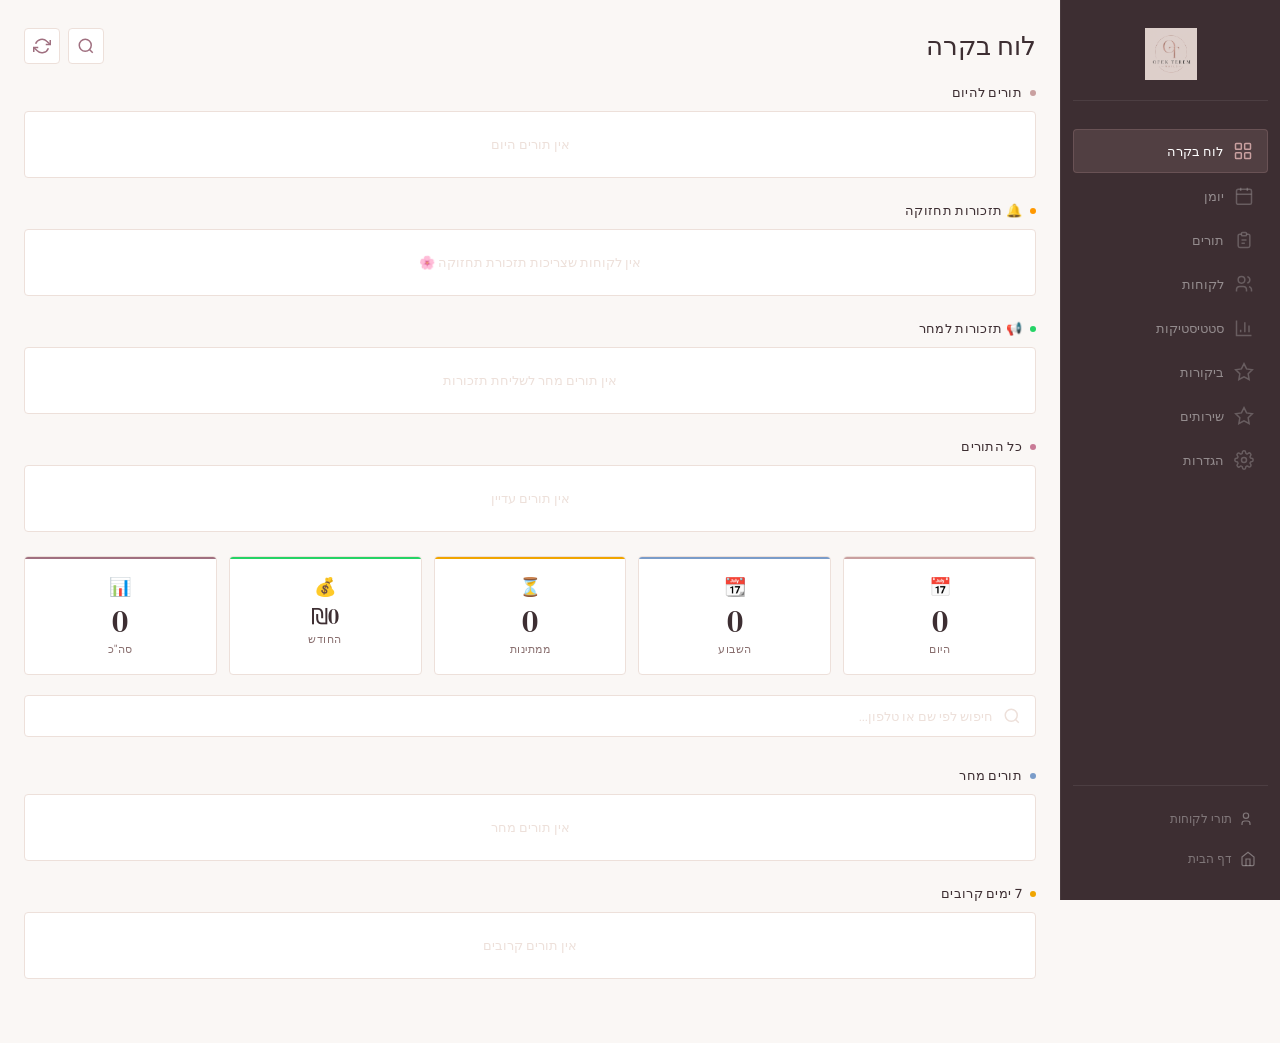
==== commit 20bbf92a: "Remove admin password gate" ====
--- a/admin.html
+++ b/admin.html
@@ -8,7 +8,7 @@
   <meta http-equiv="Expires" content="0"/>
   <title>ניהול | אופק תרם ניילס</title>
   <link rel="stylesheet" href="style.css?v=4"/>
-  <link rel="stylesheet" href="booking.css?v=5"/>
+  <link rel="stylesheet" href="booking.css?v=7"/>
   <link href="https://fonts.googleapis.com/css2?family=DM+Serif+Display:ital@0;1&family=DM+Sans:wght@300;400;500;600&display=swap" rel="stylesheet"/>
   <meta name="theme-color" content="#1a0810"/>
   <link rel="apple-touch-icon" href="logo.png"/>
@@ -18,35 +18,8 @@
 </head>
 <body class="admin-page">
 
-  <!-- ══ LOGIN ══ -->
-  <div class="login-overlay" id="loginOverlay">
-    <div class="login-card">
-      <img src="logo.png" alt="logo" class="login-logo"/>
-      <h2 class="login-title">ברוכה הבאה 👑</h2>
-      <p class="login-sub">לוח הניהול של אופק תרם ניילס</p>
-
-      <button id="biometricBtn" class="btn-biometric" style="display:none">
-        <svg viewBox="0 0 24 24" fill="none" stroke="currentColor" stroke-width="1.5" width="28" height="28">
-          <path d="M7 3H5a2 2 0 00-2 2v2M17 3h2a2 2 0 012 2v2M7 21H5a2 2 0 01-2-2v-2M17 21h2a2 2 0 002-2v-2"/>
-          <circle cx="12" cy="12" r="3"/>
-          <path d="M12 7v1M12 16v1M7 12h1M16 12h1"/>
-        </svg>
-        כניסה עם Face ID
-      </button>
-
-      <div class="login-form" id="passSection">
-        <div class="login-input-wrap">
-          <input type="password" id="passInput" placeholder="סיסמה" autocomplete="current-password"/>
-        </div>
-        <button id="loginBtn" class="btn-login">כניסה</button>
-        <button id="setupBiometricBtn" class="btn-setup-biometric" style="display:none">🔒 הגדר Face ID</button>
-      </div>
-      <p class="login-err hidden" id="loginErr">סיסמה שגויה, נסי שוב</p>
-    </div>
-  </div>
-
   <!-- ══ APP SHELL ══ -->
-  <div class="app-shell" id="adminWrap" style="display:none">
+  <div class="app-shell" id="adminWrap">
 
     <!-- DESKTOP SIDEBAR -->
     <aside class="sidebar" id="sidebar">
@@ -96,10 +69,6 @@
           <svg viewBox="0 0 24 24" fill="none" stroke="currentColor" stroke-width="1.8" width="16" height="16"><path d="M3 9l9-7 9 7v11a2 2 0 01-2 2H5a2 2 0 01-2-2z"/><polyline points="9 22 9 12 15 12 15 22"/></svg>
           דף הבית
         </a>
-        <button class="sidebar-logout" id="logoutBtn">
-          <svg viewBox="0 0 24 24" fill="none" stroke="currentColor" stroke-width="1.8" width="16" height="16"><path d="M9 21H5a2 2 0 01-2-2V5a2 2 0 012-2h4M16 17l5-5-5-5M21 12H9"/></svg>
-          יציאה
-        </button>
       </div>
     </aside>
 
@@ -265,7 +234,7 @@
               <span class="cal-month-title" id="weekTitle"></span>
               <button class="cal-nav-btn" id="weekNext">&#8249;</button>
             </div>
-            <div id="weekGrid" style="display:grid;grid-template-columns:repeat(7,1fr);gap:6px;margin-top:12px"></div>
+            <div id="weekGrid"></div>
           </div>
         </div>
 
@@ -506,10 +475,6 @@
           <div class="form-field">
             <label>סכום מקדמה (₪)</label>
             <input type="number" id="depositAmount" placeholder="50" class="field-input" min="0"/>
-          </div>
-          <div class="form-field">
-            <label>סיסמת ניהול</label>
-            <input type="password" id="newPassInput" placeholder="סיסמה חדשה" class="field-input"/>
           </div>
         </div>
 
@@ -594,8 +559,8 @@
 
   </div><!-- /app-shell -->
 
-  <script src="booking.js?v=28" defer></script>
-  <script src="admin-ui.js?v=19" defer></script>
+  <script src="booking.js?v=30" defer></script>
+  <script src="admin-ui.js?v=24" defer></script>
   <script src="admin-archive.js?v=1" defer></script>
 </body>
 </html>
--- a/booking.css
+++ b/booking.css
@@ -206,7 +206,7 @@
   margin-bottom: 8px;
 }
 .cal-days-header span { font-size: 11px; color: var(--text-light); font-weight: 500; padding: 4px 0; letter-spacing: 0.5px; }
-.cal-grid { display: grid; grid-template-columns: repeat(7, 1fr); gap: 3px; }
+.cal-grid { display: grid; grid-template-columns: repeat(7, minmax(0, 1fr)); gap: 3px; }
 .cal-cell {
   aspect-ratio: 1;
   display: flex; align-items: center; justify-content: center;
@@ -373,84 +373,6 @@
 .confirm-note { font-size: 12px; color: var(--text-light); margin-bottom: 24px; }
 .confirm-btns { display: flex; gap: 12px; justify-content: center; flex-wrap: wrap; }
 
-/* ── ADMIN LOGIN ── */
-.login-overlay {
-  position: fixed; inset: 0;
-  background: var(--cream);
-  display: flex; align-items: center; justify-content: center;
-  z-index: 9999; padding: 20px;
-}
-.login-card {
-  background: var(--white);
-  border: 1px solid var(--border);
-  border-radius: 4px;
-  padding: 48px 36px 40px;
-  text-align: center;
-  width: 100%;
-  max-width: 340px;
-  box-shadow: 0 8px 40px rgba(107,76,85,0.1);
-}
-.login-logo { height: 72px; object-fit: contain; margin-bottom: 20px; }
-.login-title {
-  font-family: 'DM Serif Display', serif;
-  font-size: 24px;
-  color: var(--text);
-  margin-bottom: 6px;
-  font-weight: 400;
-}
-.login-sub { font-size: 13px; color: var(--text-light); margin-bottom: 28px; }
-.login-form { display: flex; flex-direction: column; gap: 12px; }
-.login-input-wrap { position: relative; }
-.login-input-wrap input {
-  width: 100%;
-  padding: 14px 18px;
-  border: 1px solid var(--border);
-  border-radius: 4px;
-  font-size: 15px;
-  font-family: 'DM Sans', sans-serif;
-  outline: none;
-  text-align: center;
-  direction: ltr;
-  letter-spacing: 4px;
-  transition: border-color 0.2s;
-  background: var(--cream);
-  color: var(--text);
-}
-.login-input-wrap input:focus { border-color: var(--mauve); background: #fff; }
-.btn-login {
-  width: 100%;
-  padding: 14px;
-  background: var(--deep);
-  color: #fff;
-  border: none;
-  border-radius: 4px;
-  font-size: 15px;
-  font-weight: 500;
-  font-family: 'DM Sans', sans-serif;
-  cursor: pointer;
-  transition: all 0.2s;
-  letter-spacing: 0.3px;
-}
-.btn-login:hover { background: var(--mauve); transform: translateY(-1px); }
-.login-err { color: #cc0033; font-size: 12px; margin-top: 4px; font-weight: 500; }
-.btn-biometric {
-  display: flex; flex-direction: column; align-items: center; gap: 8px;
-  width: 100%; padding: 16px;
-  background: var(--cream); color: var(--text);
-  border: 1px solid var(--border); border-radius: 4px;
-  font-size: 14px; font-weight: 500; font-family: 'DM Sans', sans-serif;
-  cursor: pointer; margin-bottom: 14px; transition: all 0.2s;
-}
-.btn-biometric:hover { border-color: var(--mauve); background: var(--blush); }
-.btn-biometric svg { stroke: var(--mauve); }
-.btn-setup-biometric {
-  width: 100%; background: none;
-  border: 1px dashed var(--border); color: var(--mauve);
-  padding: 9px; border-radius: 4px; font-size: 12px;
-  font-family: 'DM Sans', sans-serif; cursor: pointer; margin-top: 8px; transition: all 0.2s;
-}
-.btn-setup-biometric:hover { background: var(--blush); border-color: var(--rose); }
-
 /* ── APP SHELL ── */
 .admin-page { cursor: default; background: var(--cream); }
 .app-shell { display: flex; min-height: 100vh; min-height: 100dvh; padding-top: env(safe-area-inset-top); }
@@ -485,7 +407,7 @@
 .snav-btn.active { background: rgba(201,160,160,0.15); color: #fff; border: 1px solid rgba(201,160,160,0.2); }
 .snav-btn.active svg { opacity: 1; stroke: var(--rose); }
 .sidebar-footer { display: flex; flex-direction: column; gap: 6px; padding-top: 16px; border-top: 1px solid rgba(255,255,255,0.08); }
-.sidebar-home, .sidebar-logout {
+.sidebar-home {
   display: flex; align-items: center; gap: 8px;
   padding: 9px 12px; border-radius: 4px;
   font-size: 12px; font-family: 'DM Sans', sans-serif;
@@ -493,8 +415,6 @@
 }
 .sidebar-home { color: rgba(255,255,255,0.35); border: none; background: none; }
 .sidebar-home:hover { color: #fff; background: rgba(255,255,255,0.06); }
-.sidebar-logout { color: rgba(255,120,120,0.5); border: none; background: none; }
-.sidebar-logout:hover { color: #ff8080; background: rgba(255,100,100,0.08); }
 
 /* ── MAIN AREA ── */
 .app-main { flex: 1; margin-right: 220px; background: var(--cream); min-height: 100vh; padding: 28px 24px 40px; }
@@ -614,6 +534,26 @@
 .cal-nav-btn { width: 32px; height: 32px; border-radius: 4px; background: var(--cream); border: 1px solid var(--border); font-size: 18px; color: var(--mauve); cursor: pointer; display: flex; align-items: center; justify-content: center; transition: all 0.2s; }
 .cal-nav-btn:hover { background: var(--deep); color: #fff; border-color: var(--deep); }
 .admin-cal-cell { font-size: 12px; display: flex; flex-direction: column; align-items: center; justify-content: center; gap: 2px; }
+/* Keep long Hebrew holiday names from enlarging a calendar column. */
+#panel-calendar, #calMonthView, #calWeekView { min-width: 0; }
+#panel-calendar .cal-card { width: 100%; min-width: 0; }
+#panel-calendar .cal-days-header { grid-template-columns: repeat(7, minmax(0, 1fr)); gap: 3px; }
+#adminCalGrid .cal-cell { min-width: 0; aspect-ratio: auto; min-height: 72px; }
+#adminCalGrid .admin-cal-cell { padding: 6px 2px; overflow: hidden; }
+#adminCalGrid .admin-cal-cell > * { max-width: 100%; min-width: 0; }
+.admin-cal-holiday { font-size: 10px; color: #8d4f5b; line-height: 1.25; white-space: normal; overflow-wrap: anywhere; text-align: center; }
+.admin-cal-dots { display: flex; flex-wrap: wrap; gap: 2px; justify-content: center; }
+#panel-calendar .cal-nav-btn { width: 44px; height: 44px; flex-shrink: 0; }
+#calWeekView .cal-card { max-width: 100%; }
+#weekGrid { display: grid; grid-template-columns: repeat(7, minmax(0, 1fr)); gap: 6px; margin-top: 12px; }
+#weekGrid > div { min-width: 0; overflow-wrap: anywhere; }
+@media (max-width: 768px) {
+  #panel-calendar .cal-card { max-width: 100%; padding: 12px 8px; }
+  #adminCalGrid .cal-cell { min-height: 64px; }
+  #panel-calendar .panel-header { flex-wrap: wrap; gap: 12px; }
+  #weekGrid { grid-template-columns: minmax(0, 1fr); }
+  #weekGrid > div { min-height: 0 !important; }
+}
 .day-view-card { background: var(--white); border-radius: 4px; padding: 20px; border: 1px solid var(--border); }
 .day-view-header { display: flex; align-items: center; justify-content: space-between; margin-bottom: 16px; }
 .day-view-header h2 { font-family: 'DM Serif Display', serif; font-size: 18px; color: var(--text); font-weight: 400; }
